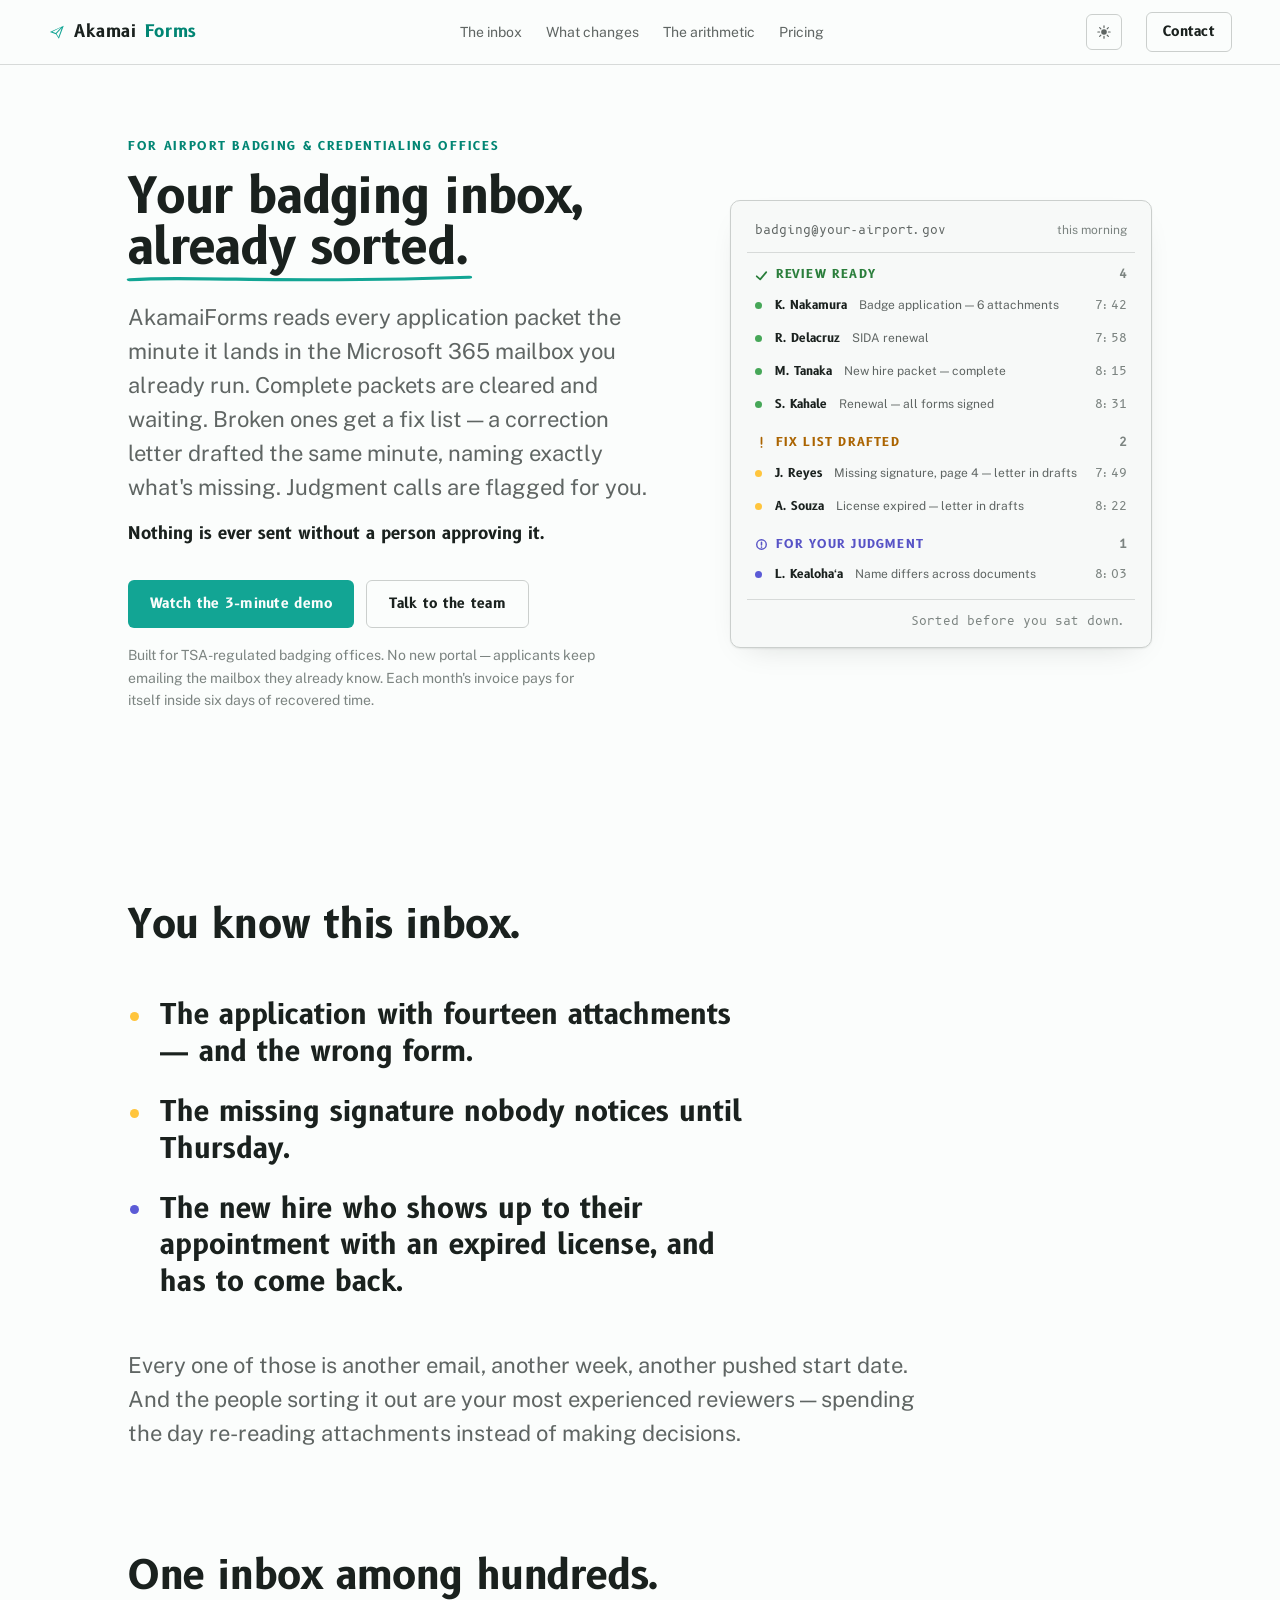
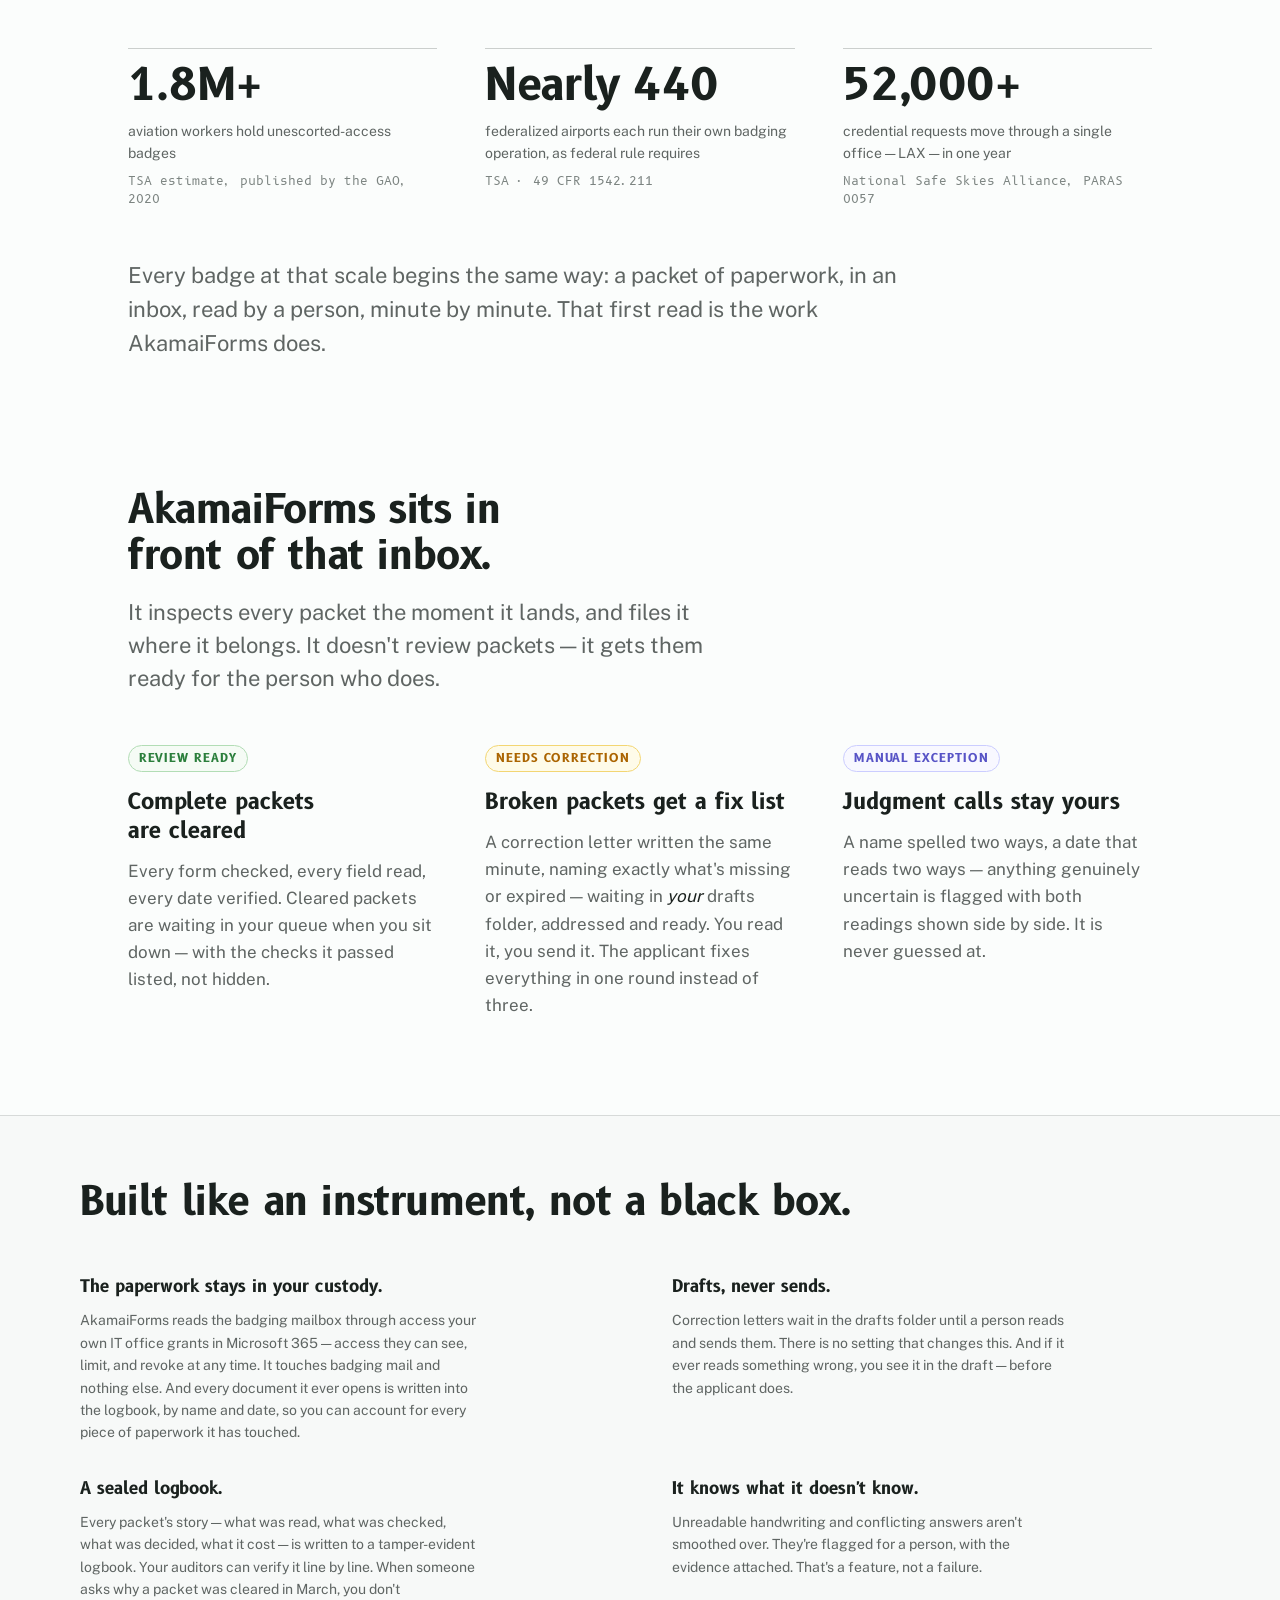
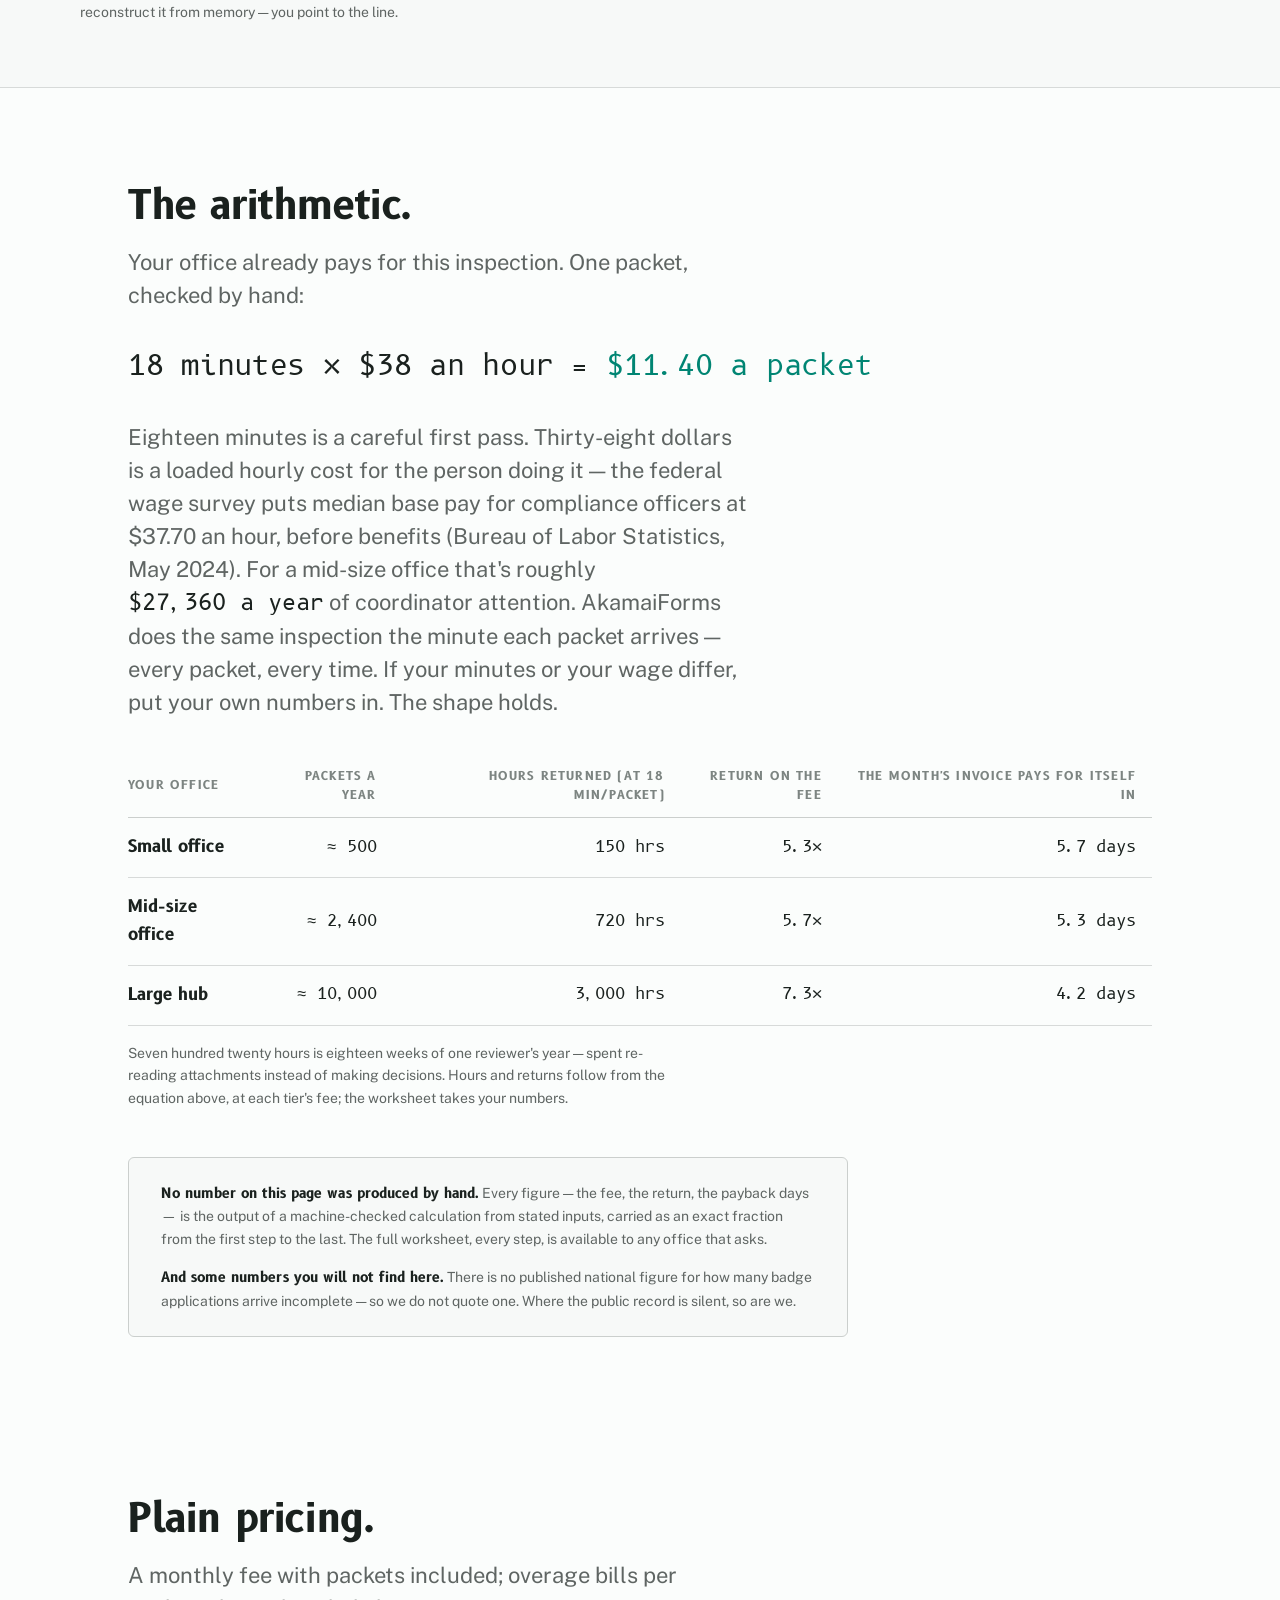
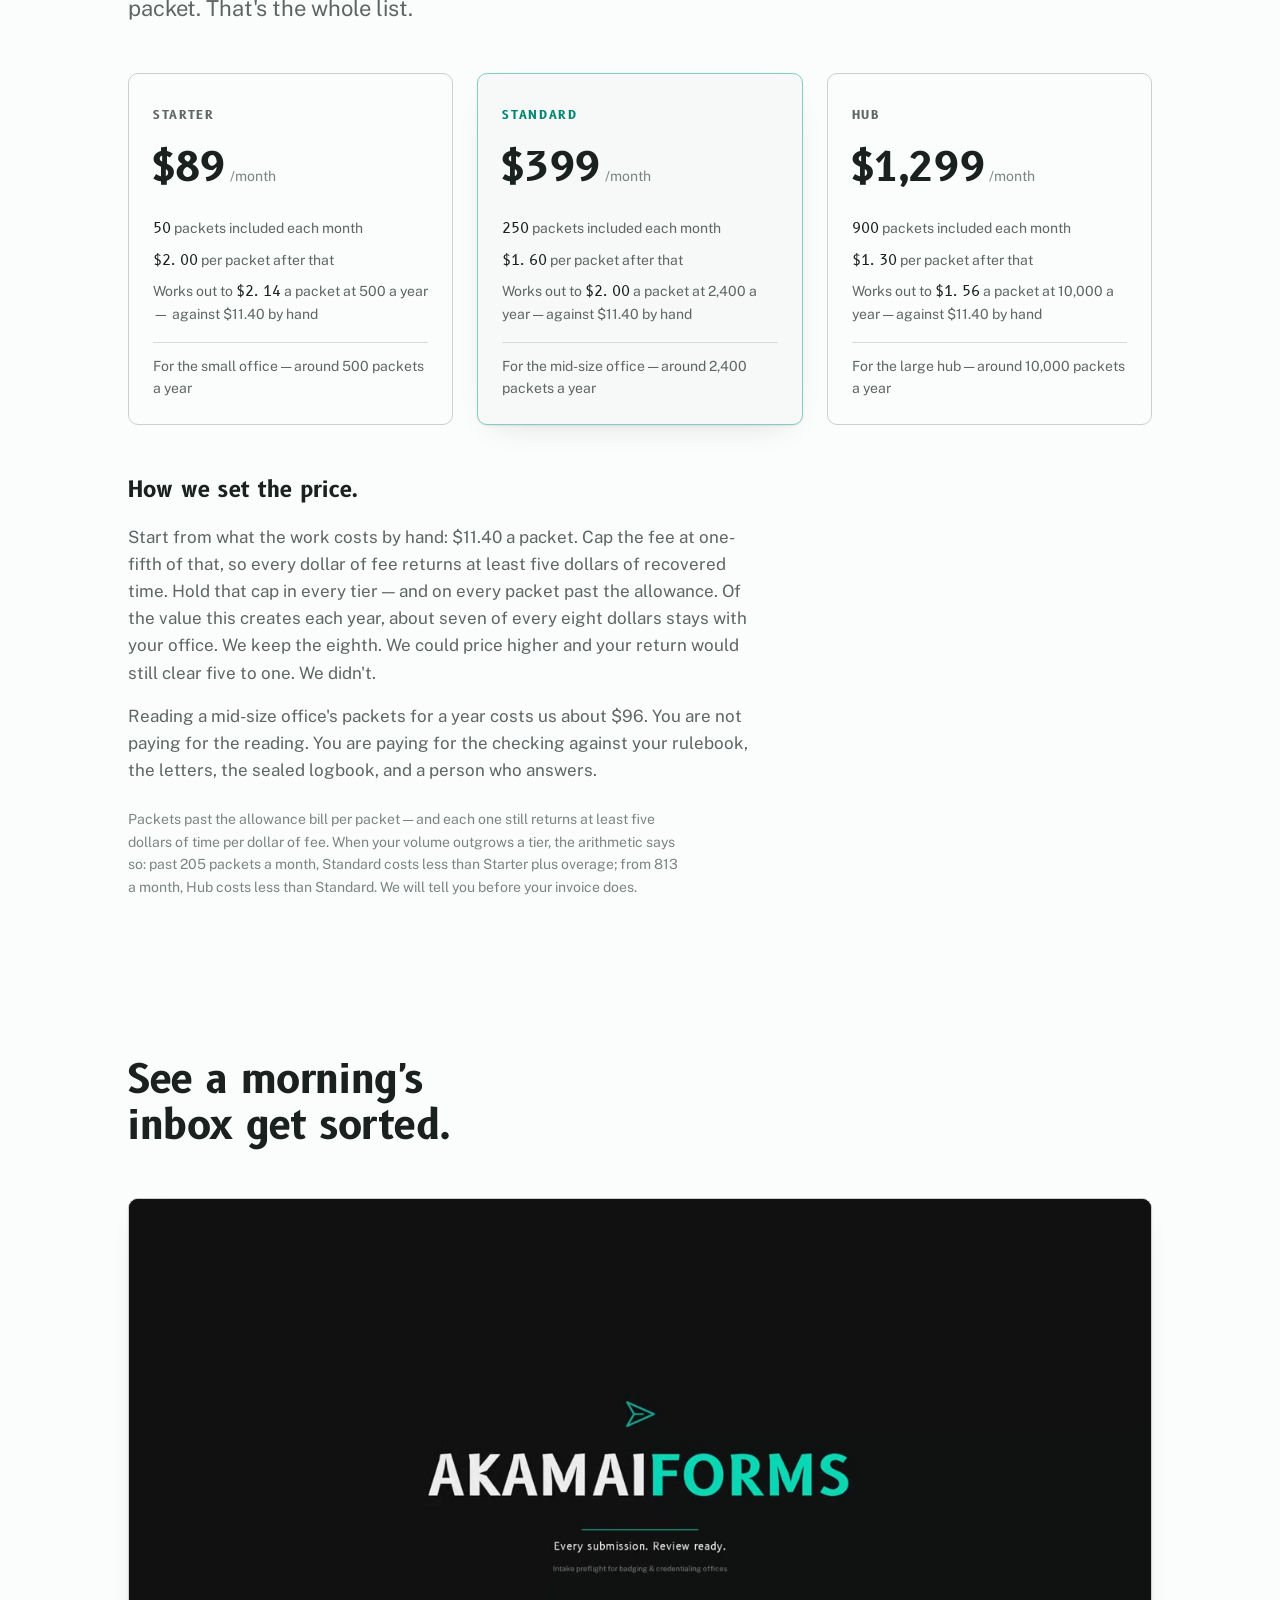
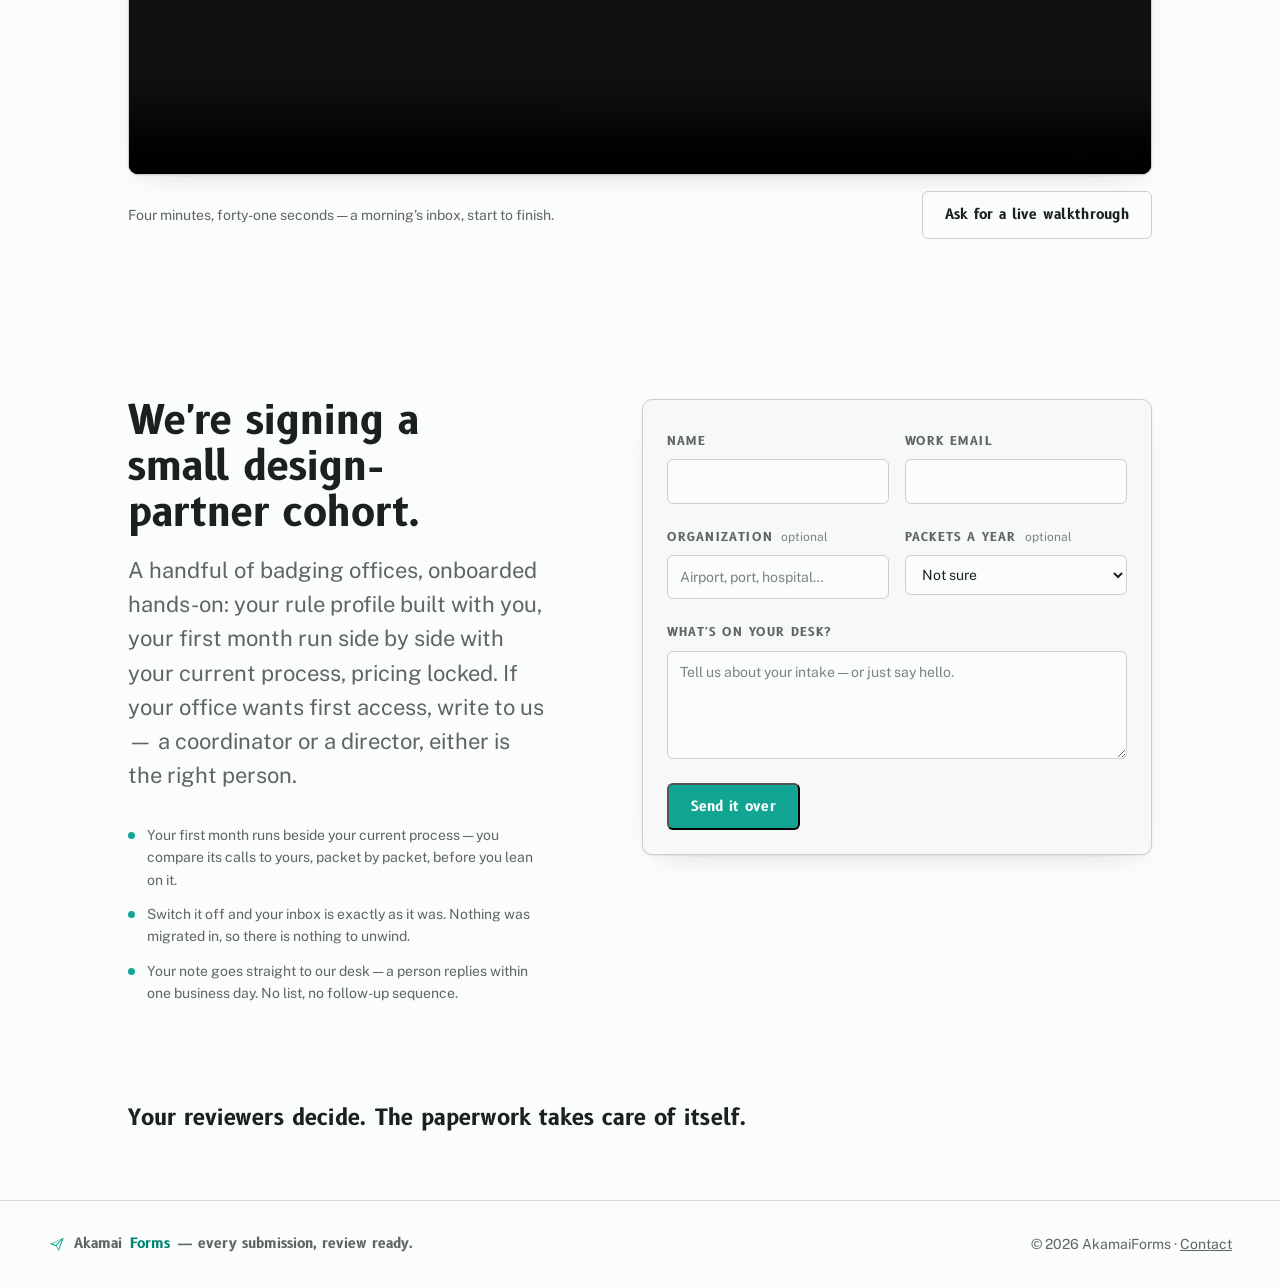
==== index.html @ aa78f9e4 "AkamaiForms marketing site — initial deploy Co-Authored-By: Claude Fable 5 <noreply@anthropic.com>" ====
<!doctype html>
<html lang="en">
<head>
  <meta charset="utf-8">
  <meta name="viewport" content="width=device-width, initial-scale=1">
  <title>AkamaiForms — Your badging inbox, already sorted</title>
  <meta name="description" content="AkamaiForms reads every badge application the minute it lands in your Microsoft 365 mailbox — clears the complete packets, writes the fix list for the broken ones, and flags the judgment calls. Nothing sends without a person approving it, and each month's invoice pays for itself inside six days of recovered time.">
  <link rel="canonical" href="https://akamaiforms.com/">
  <meta name="theme-color" content="#fbfdfc" media="(prefers-color-scheme: light)">
  <meta name="theme-color" content="#101211" media="(prefers-color-scheme: dark)">
  <meta property="og:type" content="website">
  <meta property="og:title" content="AkamaiForms — Every submission. Review ready.">
  <meta property="og:description" content="Every badge application inspected the minute it lands in your Microsoft 365 mailbox. Cleared, corrected, or flagged — and nothing sends without you.">
  <meta property="og:image" content="https://akamaiforms.com/og.png">
  <meta property="og:url" content="https://akamaiforms.com/">
  <meta name="twitter:card" content="summary_large_image">
  <link rel="icon" href="favicon.svg" type="image/svg+xml">
  <link rel="stylesheet" href="styles.css">
</head>
<body>

<header class="topbar">
  <a class="brand" href="#top" aria-label="AkamaiForms — home">
    <svg class="plane" viewBox="0 0 24 24" aria-hidden="true"><path d="M2.5 12 21 3.5 14.5 21l-3.9-6.1L2.5 12Zm8.9 2.4 2.6 4.1 4.3-11.9-6.9 7.8Zm6.2-8.6L5.8 11.6l4.6 1.7 7.2-7.5Z"/></svg>
    Akamai<em>Forms</em>
  </a>
  <nav aria-label="Sections">
    <a href="#friction">The inbox</a>
    <a href="#changes">What changes</a>
    <a href="#arithmetic">The arithmetic</a>
    <a href="#pricing">Pricing</a>
  </nav>
  <button class="theme-toggle" id="theme-toggle" aria-label="Switch color theme">
    <svg class="sun" viewBox="0 0 24 24" aria-hidden="true"><circle cx="12" cy="12" r="4.2"/><path d="M12 2.8v2.6M12 18.6v2.6M2.8 12h2.6M18.6 12h2.6M5.5 5.5l1.8 1.8M16.7 16.7l1.8 1.8M18.5 5.5l-1.8 1.8M7.3 16.7l-1.8 1.8" stroke-width="1.8" stroke-linecap="round" fill="none" stroke="currentColor"/></svg>
    <svg class="moon" viewBox="0 0 24 24" aria-hidden="true"><path d="M20 14.5A8.5 8.5 0 0 1 9.5 4 8.5 8.5 0 1 0 20 14.5Z"/></svg>
  </button>
  <a class="btn btn-quiet topbar-cta" href="#contact">Contact</a>
</header>

<main id="top">

  <!-- ============ hero ============ -->
  <section class="hero">
    <div class="hero-copy">
      <p class="kicker">For airport badging &amp; credentialing offices</p>
      <h1>Your badging inbox,<br><span class="underlined">already sorted.<svg class="rule" viewBox="0 0 300 22" aria-hidden="true" preserveAspectRatio="none"><path class="rule-path" d="M4 14 C 60 8, 150 20, 296 10" fill="none" stroke-linecap="round"/></svg></span></h1>
      <p class="lede">AkamaiForms reads every application packet the minute it lands in the
      Microsoft&nbsp;365 mailbox you already run. Complete packets are cleared and waiting.
      Broken ones get a fix list — a correction letter drafted the same minute, naming exactly
      what's missing. Judgment calls are flagged for you.</p>
      <p class="lede-strong">Nothing is ever sent without a person approving it.</p>
      <div class="cta-row">
        <a class="btn btn-primary" href="#demo">Watch the 3-minute demo</a>
        <a class="btn btn-quiet" href="#contact">Talk to the team</a>
      </div>
      <p class="trust-line">Built for TSA-regulated badging offices. No new portal — applicants keep emailing
      the mailbox they already know. Each month's invoice pays for itself inside six days of
      recovered time.</p>
    </div>

    <!-- the product is the visual: an inbox sorting itself -->
    <figure class="sorter" aria-label="Illustration: incoming applications sorting into three groups — review ready, needs correction, and for your judgment">
      <div class="sorter-head">
        <span class="sorter-title">badging@your&#8209;airport.gov</span>
        <span class="sorter-sub">this morning</span>
      </div>
      <div class="sorter-group ok">
        <h3><svg viewBox="0 0 15 15" class="mark" aria-hidden="true"><path d="M2 8.4 6 12 13 3.6" fill="none" stroke="currentColor" stroke-width="2" stroke-linecap="round" stroke-linejoin="round"/></svg>Review ready <span class="count">4</span></h3>
        <div class="srow" style="--i:1"><span class="dot ok"></span><span class="who">K.&nbsp;Nakamura</span><span class="what">Badge application — 6 attachments</span><span class="when">7:42</span></div>
        <div class="srow" style="--i:3"><span class="dot ok"></span><span class="who">R.&nbsp;Delacruz</span><span class="what">SIDA renewal</span><span class="when">7:58</span></div>
        <div class="srow" style="--i:5"><span class="dot ok"></span><span class="who">M.&nbsp;Tanaka</span><span class="what">New hire packet — complete</span><span class="when">8:15</span></div>
        <div class="srow" style="--i:7"><span class="dot ok"></span><span class="who">S.&nbsp;Kahale</span><span class="what">Renewal — all forms signed</span><span class="when">8:31</span></div>
      </div>
      <div class="sorter-group warn">
        <h3><svg viewBox="0 0 15 15" class="mark" aria-hidden="true"><path d="M7.5 2v7M7.5 12.4v.2" fill="none" stroke="currentColor" stroke-width="2" stroke-linecap="round"/></svg>Fix list drafted <span class="count">2</span></h3>
        <div class="srow" style="--i:2"><span class="dot warn"></span><span class="who">J.&nbsp;Reyes</span><span class="what">Missing signature, page 4 — letter in drafts</span><span class="when">7:49</span></div>
        <div class="srow" style="--i:6"><span class="dot warn"></span><span class="who">A.&nbsp;Souza</span><span class="what">License expired — letter in drafts</span><span class="when">8:22</span></div>
      </div>
      <div class="sorter-group exc">
        <h3><svg viewBox="0 0 15 15" class="mark" aria-hidden="true"><circle cx="7.5" cy="7.5" r="5.5" fill="none" stroke="currentColor" stroke-width="1.6"/><path d="M7.5 4.8v3.2M7.5 10.4v.2" fill="none" stroke="currentColor" stroke-width="1.8" stroke-linecap="round"/></svg>For your judgment <span class="count">1</span></h3>
        <div class="srow" style="--i:4"><span class="dot exc"></span><span class="who">L.&nbsp;Kealoha&#699;a</span><span class="what">Name differs across documents</span><span class="when">8:03</span></div>
      </div>
      <figcaption class="sorter-caption">Sorted before you sat down.</figcaption>
    </figure>
  </section>

  <!-- ============ the friction ============ -->
  <section class="friction" id="friction">
    <div class="section-head">
      <h2>You know this inbox.</h2>
    </div>
    <ul class="pains">
      <li class="reveal">The application with fourteen attachments — and the wrong form.</li>
      <li class="reveal">The missing signature nobody notices until Thursday.</li>
      <li class="reveal">The new hire who shows up to their appointment with an expired license, and has to come back.</li>
    </ul>
    <p class="friction-close reveal">Every one of those is another email, another week, another pushed
    start date. And the people sorting it out are your most experienced reviewers — spending the
    day re-reading attachments instead of making decisions.</p>
  </section>

  <!-- ============ national scale ============ -->
  <section class="scale" id="scale">
    <div class="section-head">
      <h2>One inbox among hundreds.</h2>
    </div>
    <dl class="stats">
      <div class="stat reveal">
        <dt class="num">1.8M+</dt>
        <dd>aviation workers hold unescorted-access badges
          <span class="source">TSA estimate, published by the GAO, 2020</span></dd>
      </div>
      <div class="stat reveal">
        <dt class="num">Nearly 440</dt>
        <dd>federalized airports each run their own badging operation, as federal rule requires
          <span class="source">TSA · 49 CFR 1542.211</span></dd>
      </div>
      <div class="stat reveal">
        <dt class="num">52,000+</dt>
        <dd>credential requests move through a single office — LAX — in one year
          <span class="source">National Safe Skies Alliance, PARAS 0057</span></dd>
      </div>
    </dl>
    <p class="scale-close reveal">Every badge at that scale begins the same way: a packet of
    paperwork, in an inbox, read by a person, minute by minute. That first read is the work
    AkamaiForms does.</p>
  </section>

  <!-- ============ what changes ============ -->
  <section class="changes" id="changes">
    <div class="section-head">
      <h2>AkamaiForms sits in front of that inbox.</h2>
      <p>It inspects every packet the moment it lands, and files it where it belongs.
      It doesn't review packets — it gets them ready for the person who does.</p>
    </div>

    <div class="outcomes">
      <article class="outcome reveal">
        <span class="status-chip ok">Review ready</span>
        <h3>Complete packets are cleared</h3>
        <p>Every form checked, every field read, every date verified. Cleared packets are waiting
        in your queue when you sit down — with the checks it passed listed, not hidden.</p>
      </article>
      <article class="outcome reveal">
        <span class="status-chip warn">Needs correction</span>
        <h3>Broken packets get a fix list</h3>
        <p>A correction letter written the same minute, naming exactly what's missing or expired —
        waiting in <em>your</em> drafts folder, addressed and ready. You read it, you send it.
        The applicant fixes everything in one round instead of three.</p>
      </article>
      <article class="outcome reveal">
        <span class="status-chip exc">Manual exception</span>
        <h3>Judgment calls stay yours</h3>
        <p>A name spelled two ways, a date that reads two ways — anything genuinely uncertain is
        flagged with both readings shown side by side. It is never guessed at.</p>
      </article>
    </div>
  </section>

  <!-- ============ trust ============ -->
  <section class="trust" id="trust">
    <div class="section-head">
      <h2>Built like an instrument, not a black box.</h2>
    </div>
    <dl class="trust-list">
      <div class="reveal"><dt>The paperwork stays in your custody.</dt>
      <dd>AkamaiForms reads the badging mailbox through access your own IT office grants in
      Microsoft&nbsp;365 — access they can see, limit, and revoke at any time. It touches badging
      mail and nothing else. And every document it ever opens is written into the logbook, by
      name and date, so you can account for every piece of paperwork it has touched.</dd></div>
      <div class="reveal"><dt>Drafts, never sends.</dt>
      <dd>Correction letters wait in the drafts folder until a person reads and sends them.
      There is no setting that changes this. And if it ever reads something wrong, you see it
      in the draft — before the applicant does.</dd></div>
      <div class="reveal"><dt>A sealed logbook.</dt>
      <dd>Every packet's story — what was read, what was checked, what was decided, what it
      cost — is written to a tamper-evident logbook. Your auditors can verify it line by line.
      When someone asks why a packet was cleared in March, you don't reconstruct it from
      memory — you point to the line.</dd></div>
      <div class="reveal"><dt>It knows what it doesn't know.</dt>
      <dd>Unreadable handwriting and conflicting answers aren't smoothed over. They're flagged
      for a person, with the evidence attached. That's a feature, not a failure.</dd></div>
    </dl>
  </section>

  <!-- ============ the arithmetic ============ -->
  <section class="arithmetic" id="arithmetic">
    <div class="section-head">
      <h2>The arithmetic.</h2>
      <p>Your office already pays for this inspection. One packet, checked by hand:</p>
    </div>
    <p class="equation reveal"><span class="num">18 minutes × $38 an hour</span> = <strong class="num">$11.40 a packet</strong></p>
    <div class="section-head">
      <p class="equation-note">Eighteen minutes is a careful first pass. Thirty-eight dollars is
      a loaded hourly cost for the person doing it — the federal wage survey puts median base pay
      for compliance officers at $37.70 an hour, before benefits (Bureau of Labor Statistics,
      May&nbsp;2024). For a mid-size office that's roughly <strong>$27,360 a year</strong> of
      coordinator attention. AkamaiForms does the same inspection the minute each packet
      arrives — every packet, every time. If your minutes or your wage differ, put your own
      numbers in. The shape holds.</p>
    </div>
    <div class="table-scroll">
      <table class="num-table">
        <thead>
          <tr><th scope="col">Your office</th><th scope="col" class="r">Packets a year</th><th scope="col" class="r">Hours returned (at 18 min/packet)</th><th scope="col" class="r">Return on the fee</th><th scope="col" class="r">The month's invoice pays for itself in</th></tr>
        </thead>
        <tbody>
          <tr><td>Small office</td><td class="r">≈ 500</td><td class="r">150 hrs</td><td class="r">5.3×</td><td class="r">5.7 days</td></tr>
          <tr><td>Mid-size office</td><td class="r">≈ 2,400</td><td class="r">720 hrs</td><td class="r">5.7×</td><td class="r">5.3 days</td></tr>
          <tr><td>Large hub</td><td class="r">≈ 10,000</td><td class="r">3,000 hrs</td><td class="r">7.3×</td><td class="r">4.2 days</td></tr>
        </tbody>
      </table>
    </div>
    <p class="table-note">Seven hundred twenty hours is eighteen weeks of one reviewer's year —
    spent re-reading attachments instead of making decisions. Hours and returns follow from the
    equation above, at each tier's fee; the worksheet takes your numbers.</p>
    <div class="integrity reveal">
      <p><strong>No number on this page was produced by hand.</strong> Every figure — the fee,
      the return, the payback days — is the output of a machine-checked calculation from stated
      inputs, carried as an exact fraction from the first step to the last. The full worksheet,
      every step, is available to any office that asks.</p>
      <p><strong>And some numbers you will not find here.</strong> There is no published national
      figure for how many badge applications arrive incomplete — so we do not quote one. Where
      the public record is silent, so are we.</p>
    </div>
  </section>

  <!-- ============ pricing ============ -->
  <section class="pricing" id="pricing">
    <div class="section-head">
      <h2>Plain pricing.</h2>
      <p>A monthly fee with packets included; overage bills per packet. That's the whole list.</p>
    </div>
    <div class="tiers">
      <article class="tier reveal">
        <h3>Starter</h3>
        <p class="price"><span class="amount">$89</span><span class="per">/month</span></p>
        <ul>
          <li><strong>50</strong> packets included each month</li>
          <li><strong>$2.00</strong> per packet after that</li>
          <li>Works out to <strong>$2.14</strong> a packet at 500 a year — against $11.40 by hand</li>
          <li>For the small office — around 500 packets a year</li>
        </ul>
      </article>
      <article class="tier featured reveal">
        <h3>Standard</h3>
        <p class="price"><span class="amount">$399</span><span class="per">/month</span></p>
        <ul>
          <li><strong>250</strong> packets included each month</li>
          <li><strong>$1.60</strong> per packet after that</li>
          <li>Works out to <strong>$2.00</strong> a packet at 2,400 a year — against $11.40 by hand</li>
          <li>For the mid-size office — around 2,400 packets a year</li>
        </ul>
      </article>
      <article class="tier reveal">
        <h3>Hub</h3>
        <p class="price"><span class="amount">$1,299</span><span class="per">/month</span></p>
        <ul>
          <li><strong>900</strong> packets included each month</li>
          <li><strong>$1.30</strong> per packet after that</li>
          <li>Works out to <strong>$1.56</strong> a packet at 10,000 a year — against $11.40 by hand</li>
          <li>For the large hub — around 10,000 packets a year</li>
        </ul>
      </article>
    </div>
    <div class="price-method reveal">
      <h3>How we set the price.</h3>
      <p>Start from what the work costs by hand: $11.40 a packet. Cap the fee at one-fifth of
      that, so every dollar of fee returns at least five dollars of recovered time. Hold that
      cap in every tier — and on every packet past the allowance. Of the value this creates
      each year, about seven of every eight dollars stays with your office. We keep the eighth.
      We could price higher and your return would still clear five to one. We didn't.</p>
      <p>Reading a mid-size office's packets for a year costs us about $96. You are not paying
      for the reading. You are paying for the checking against your rulebook, the letters, the
      sealed logbook, and a person who answers.</p>
    </div>
    <p class="fine">Packets past the allowance bill per packet — and each one still returns at
    least five dollars of time per dollar of fee. When your volume outgrows a tier, the
    arithmetic says so: past 205 packets a month, Standard costs less than Starter plus overage;
    from 813 a month, Hub costs less than Standard. We will tell you before your invoice does.</p>
  </section>

  <!-- ============ demo ============ -->
  <section class="demo" id="demo">
    <div class="section-head">
      <h2>See a morning's inbox get sorted.</h2>
    </div>
    <figure class="film reveal">
      <video controls preload="metadata" playsinline width="1280" height="720"
        poster="media/demo-poster.jpg"
        aria-label="AkamaiForms demo film — a morning's badging inbox, sorted">
        <source src="media/akamaiforms-demo-720p.mp4" type="video/mp4">
        <track kind="captions" src="media/akamaiforms-demo.vtt" srclang="en" label="English">
      </video>
    </figure>
    <div class="film-foot">
      <p class="film-more">Four minutes, forty-one seconds — a morning's inbox, start to finish.</p>
      <a class="btn btn-quiet" href="#contact">Ask for a live walkthrough</a>
    </div>
  </section>

  <!-- ============ design partner close + contact ============ -->
  <section class="closer" id="contact">
    <div class="closer-copy">
      <h2>We're signing a small design-partner cohort.</h2>
      <p>A handful of badging offices, onboarded hands-on: your rule profile built with you,
      your first month run side by side with your current process, pricing locked. If your
      office wants first access, write to us — a coordinator or a director, either is the
      right person.</p>
      <ul class="closer-notes">
        <li>Your first month runs beside your current process — you compare its calls to yours,
        packet by packet, before you lean on it.</li>
        <li>Switch it off and your inbox is exactly as it was. Nothing was migrated in, so there
        is nothing to unwind.</li>
        <li>Your note goes straight to our desk — a person replies within one business day.
        No list, no follow-up sequence.</li>
      </ul>
    </div>

    <div class="contact-col">
    <form class="contact-form" id="contact-form" novalidate>
      <div class="field-row">
        <div class="field">
          <label for="cf-name">Name</label>
          <input id="cf-name" name="name" type="text" autocomplete="name" required>
          <p class="field-error" id="cf-name-error" hidden>Your name, so we know who to write back to.</p>
        </div>
        <div class="field">
          <label for="cf-email">Work email</label>
          <input id="cf-email" name="email" type="email" autocomplete="email" inputmode="email" required>
          <p class="field-error" id="cf-email-error" hidden>That address doesn't look complete — check for a typo.</p>
        </div>
      </div>
      <div class="field-row">
        <div class="field">
          <label for="cf-org">Organization <span class="optional">optional</span></label>
          <input id="cf-org" name="organization" type="text" autocomplete="organization"
            placeholder="Airport, port, hospital…">
        </div>
        <div class="field">
          <label for="cf-volume">Packets a year <span class="optional">optional</span></label>
          <select id="cf-volume" name="volume">
            <option value="" selected>Not sure</option>
            <option>Under 1,000</option>
            <option>1,000–5,000</option>
            <option>More than 5,000</option>
          </select>
        </div>
      </div>
      <div class="field">
        <label for="cf-message">What's on your desk?</label>
        <textarea id="cf-message" name="message" rows="4" required
          placeholder="Tell us about your intake — or just say hello."></textarea>
        <p class="field-error" id="cf-message-error" hidden>A sentence is plenty — just tell us what you're after.</p>
      </div>
      <!-- honeypot: hidden from people, filled only by bots -->
      <input type="checkbox" name="botcheck" class="botcheck" tabindex="-1" autocomplete="off" aria-hidden="true">
      <div class="form-foot">
        <button type="submit" class="btn btn-primary" id="cf-submit">Send it over</button>
        <p class="form-error" id="cf-form-error" hidden>That didn't go through. Nothing was lost —
        your note is still here. Try again in a moment.</p>
      </div>
    </form>

    <div class="form-sent" id="form-sent" hidden tabindex="-1">
      <svg class="plane-lg" viewBox="0 0 24 24" aria-hidden="true"><path d="M2.5 12 21 3.5 14.5 21l-3.9-6.1L2.5 12Zm8.9 2.4 2.6 4.1 4.3-11.9-6.9 7.8Zm6.2-8.6L5.8 11.6l4.6 1.7 7.2-7.5Z"/></svg>
      <h3>Got it — your note is on its way.</h3>
      <p>A person replies within one business day. If it's urgent, say so next time and we'll move faster.</p>
    </div>
    </div>
  </section>

  <p class="coda">Your reviewers decide. The paperwork takes care of itself.</p>

</main>

<footer class="footer">
  <span class="brand-line">
    <svg class="plane" viewBox="0 0 24 24" aria-hidden="true"><path d="M2.5 12 21 3.5 14.5 21l-3.9-6.1L2.5 12Zm8.9 2.4 2.6 4.1 4.3-11.9-6.9 7.8Zm6.2-8.6L5.8 11.6l4.6 1.7 7.2-7.5Z"/></svg>
    Akamai<em>Forms</em> — every submission, review ready.
  </span>
  <span class="foot-meta">© 2026 AkamaiForms · <a href="#contact">Contact</a></span>
</footer>

<script src="main.js" defer></script>
</body>
</html>
---- styles.css ----
/* AkamaiForms microsite — aviation calm.
   Brand system per .impeccable.md: Radix sage neutrals (teal-tinted),
   teal accent spent rarely, grass/amber/iris status hues.
   B612 display · Public Sans body · B612 Mono for numbers. */

/* ---------- fonts (self-hosted, vendored from @fontsource) ---------- */

@font-face {
  font-family: "B612";
  src: url("fonts/b612-latin-400-normal.woff2") format("woff2");
  font-weight: 400; font-style: normal; font-display: swap;
}
@font-face {
  font-family: "B612";
  src: url("fonts/b612-latin-700-normal.woff2") format("woff2");
  font-weight: 700; font-style: normal; font-display: swap;
}
@font-face {
  font-family: "B612 Mono";
  src: url("fonts/b612-mono-latin-400-normal.woff2") format("woff2");
  font-weight: 400; font-style: normal; font-display: swap;
}
@font-face {
  font-family: "Public Sans";
  src: url("fonts/public-sans-latin-400-normal.woff2") format("woff2");
  font-weight: 400; font-style: normal; font-display: swap;
}
@font-face {
  font-family: "Public Sans";
  src: url("fonts/public-sans-latin-600-normal.woff2") format("woff2");
  font-weight: 600; font-style: normal; font-display: swap;
}

/* ---------- tokens ---------- */

:root {
  /* Radix light scales (inlined) */
  --bg: #fbfdfc;            /* sage-1 */
  --surface: #f7f9f8;       /* sage-2 */
  --surface-2: #eef1f0;     /* sage-3 */
  --hairline: #d7dad9;      /* sage-6 */
  --border: #cbcfcd;        /* sage-7 */
  --border-strong: #b8bcba; /* sage-8 */
  --text: #1a211e;          /* sage-12 */
  --text-2: #5f6563;        /* sage-11 */
  --text-3: #7c8481;        /* sage-10 */

  --accent: #12a594;        /* teal-9 */
  --accent-strong: #0d9b8a; /* teal-10 */
  --accent-text: #008573;   /* teal-11 */
  --accent-deep: #0d3d38;   /* teal-12 */
  --accent-bg: #e0f8f3;     /* teal-3 */
  --accent-border: #83cdc1; /* teal-7 */
  --accent-contrast: #fbfdfc;

  --ok: #46a758;            /* grass-9 */
  --ok-text: #2a7e3b;       /* grass-11 */
  --ok-surface: #f5fbf5;    /* grass-2 */
  --ok-border: #b2ddb5;     /* grass-6 */
  --warn: #ffc53d;          /* amber-9 */
  --warn-text: #ab6400;     /* amber-11 */
  --warn-surface: #fefbe9;  /* amber-2 */
  --warn-border: #f3d673;   /* amber-6 */
  --exc: #5b5bd6;           /* iris-9 */
  --exc-text: #5753c6;      /* iris-11 */
  --exc-surface: #f8f8ff;   /* iris-2 */
  --exc-border: #cbcdff;    /* iris-6 */

  --font-display: "B612", "Public Sans", sans-serif;
  --font-body: "Public Sans", system-ui, sans-serif;
  --font-mono: "B612 Mono", ui-monospace, monospace;

  /* type scale, ~1.33 ratio; fluid only on display sizes */
  --text-xs: 0.75rem;
  --text-sm: 0.875rem;
  --text-base: 1.0625rem;
  --text-lg: 1.375rem;
  --text-h2: clamp(1.75rem, 1.1rem + 2.2vw, 2.5rem);
  --text-h1: clamp(2.15rem, 1.05rem + 2.75vw, 3.05rem);

  /* 4pt space scale */
  --s-1: 4px; --s-2: 8px; --s-3: 12px; --s-4: 16px;
  --s-5: 24px; --s-6: 32px; --s-7: 48px; --s-8: 64px; --s-9: 96px;

  --radius: 6px;
  --measure: 62ch;
  --ease-out: cubic-bezier(0.22, 1, 0.36, 1);
  --shadow-panel: 0 1px 2px #00140d14, 0 12px 32px -18px #00140d2e;
}

:root[data-theme="dark"] {
  --bg: #101211; --surface: #171918; --surface-2: #202221;
  --hairline: #373b39; --border: #444947; --border-strong: #5b625f;
  --text: #eceeed; --text-2: #adb5b2; --text-3: #717d79;
  --accent: #12a594; --accent-strong: #0eb39e; --accent-text: #0bd8b6;
  --accent-deep: #adf0dd; --accent-bg: #0d2d2a; --accent-border: #1c6961;
  --accent-contrast: #101211;
  --ok: #46a758; --ok-text: #71d083; --ok-surface: #141a15; --ok-border: #2d5736;
  --warn: #ffc53d; --warn-text: #ffca16; --warn-surface: #1d180f; --warn-border: #5c3d05;
  --exc: #5b5bd6; --exc-text: #b1a9ff; --exc-surface: #171625; --exc-border: #3d3e82;
  --danger-text: #ff9592; --danger-border: #8c333a;
  --shadow-panel: 0 1px 2px #00000066, 0 12px 32px -18px #000000aa;
}

@media (prefers-color-scheme: dark) {
  :root:not([data-theme="light"]) {
    --bg: #101211; --surface: #171918; --surface-2: #202221;
    --hairline: #373b39; --border: #444947; --border-strong: #5b625f;
    --text: #eceeed; --text-2: #adb5b2; --text-3: #717d79;
    --accent: #12a594; --accent-strong: #0eb39e; --accent-text: #0bd8b6;
    --accent-deep: #adf0dd; --accent-bg: #0d2d2a; --accent-border: #1c6961;
    --accent-contrast: #101211;
    --ok: #46a758; --ok-text: #71d083; --ok-surface: #141a15; --ok-border: #2d5736;
    --warn: #ffc53d; --warn-text: #ffca16; --warn-surface: #1d180f; --warn-border: #5c3d05;
    --exc: #5b5bd6; --exc-text: #b1a9ff; --exc-surface: #171625; --exc-border: #3d3e82;
  --danger-text: #ff9592; --danger-border: #8c333a;
    --shadow-panel: 0 1px 2px #00000066, 0 12px 32px -18px #000000aa;
  }
}

/* ---------- base ---------- */

* { box-sizing: border-box; }

/* The hidden attribute must beat any author display value. */
[hidden] { display: none !important; }

html { scroll-behavior: smooth; }

body {
  margin: 0;
  background: var(--bg);
  color: var(--text);
  font-family: var(--font-body);
  font-size: var(--text-base);
  line-height: 1.6;
  -webkit-font-smoothing: antialiased;
  text-rendering: optimizeLegibility;
}

:root[data-theme="dark"] body { line-height: 1.65; }

::selection { background: color-mix(in oklab, var(--accent) 28%, transparent); }

h1, h2, h3 { font-family: var(--font-display); font-weight: 700; margin: 0; text-wrap: balance; }

p { margin: 0; }

a { color: inherit; }

.num, .num-table td, .price .amount, .count, .when {
  font-variant-numeric: tabular-nums;
}

:focus-visible {
  outline: 2px solid var(--accent);
  outline-offset: 3px;
  border-radius: 3px;
}

/* ---------- buttons ---------- */

.btn {
  display: inline-flex;
  align-items: center;
  gap: var(--s-2);
  font-family: var(--font-display);
  font-weight: 700;
  font-size: var(--text-sm);
  letter-spacing: 0.02em;
  text-decoration: none;
  padding: 12px 22px;
  border-radius: var(--radius);
  transition: background 0.15s var(--ease-out), border-color 0.15s var(--ease-out), transform 0.15s var(--ease-out);
}

.btn:active { transform: translateY(1px); }

.btn-primary { background: var(--accent); color: var(--accent-contrast); }
.btn-primary:hover { background: var(--accent-strong); }

.btn-quiet { border: 1px solid var(--border); color: var(--text); }
.btn-quiet:hover { border-color: var(--border-strong); background: var(--surface); }

/* ---------- topbar ---------- */

.topbar {
  position: sticky;
  top: 0;
  z-index: 10;
  display: flex;
  align-items: center;
  gap: var(--s-5);
  padding: var(--s-3) clamp(var(--s-4), 4vw, var(--s-7));
  background: color-mix(in oklab, var(--bg) 88%, transparent);
  backdrop-filter: blur(8px);
  border-bottom: 1px solid var(--hairline);
}

.brand {
  display: inline-flex;
  align-items: center;
  gap: var(--s-2);
  font-family: var(--font-display);
  font-weight: 700;
  font-size: 1.05rem;
  letter-spacing: 0.05em;
  text-decoration: none;
}

.brand em, .footer .brand-line em { font-style: normal; color: var(--accent-text); }

.plane { width: 18px; height: 18px; fill: var(--accent); }

.topbar nav {
  display: flex;
  gap: var(--s-5);
  margin-inline: auto;
}

.topbar nav a {
  font-size: var(--text-sm);
  color: var(--text-2);
  text-decoration: none;
  padding: var(--s-2) 0;
}

.topbar nav a:hover { color: var(--text); }

.theme-toggle {
  display: inline-grid;
  place-items: center;
  width: 36px; height: 36px;
  border: 1px solid var(--border);
  border-radius: var(--radius);
  background: none;
  color: var(--text-2);
  cursor: pointer;
  transition: border-color 0.15s var(--ease-out), color 0.15s var(--ease-out);
}
.theme-toggle:hover { border-color: var(--border-strong); color: var(--text); }
.theme-toggle svg { width: 16px; height: 16px; fill: currentColor; }
.theme-toggle .moon { display: none; }
:root[data-theme="dark"] .theme-toggle .sun { display: none; }
:root[data-theme="dark"] .theme-toggle .moon { display: block; }
@media (prefers-color-scheme: dark) {
  :root:not([data-theme="light"]) .theme-toggle .sun { display: none; }
  :root:not([data-theme="light"]) .theme-toggle .moon { display: block; }
}

.topbar-cta { padding: 8px 16px; }

/* ---------- layout rhythm ---------- */

main > section {
  max-width: 1120px;
  margin-inline: auto;
  padding-inline: clamp(var(--s-4), 4vw, var(--s-7));
}

.section-head { max-width: var(--measure); }

.section-head h2 { font-size: var(--text-h2); line-height: 1.15; letter-spacing: -0.01em; }

.section-head p {
  margin-top: var(--s-4);
  font-size: var(--text-lg);
  line-height: 1.5;
  color: var(--text-2);
}

/* ---------- hero ---------- */

.hero {
  display: grid;
  grid-template-columns: minmax(0, 1.12fr) minmax(0, 0.88fr);
  gap: clamp(var(--s-6), 5vw, var(--s-9));
  align-items: center;
  padding-block: clamp(var(--s-7), 8vh, var(--s-9)) var(--s-9);
}

.kicker {
  font-family: var(--font-display);
  font-weight: 700;
  font-size: var(--text-xs);
  letter-spacing: 0.14em;
  text-transform: uppercase;
  color: var(--accent-text);
}

.hero h1 {
  margin-top: var(--s-4);
  font-size: var(--text-h1);
  line-height: 1.06;
  letter-spacing: -0.015em;
}

.underlined { position: relative; display: inline-block; }

.rule {
  position: absolute;
  left: -1%; right: -1%; bottom: -0.18em;
  width: 102%; height: 0.28em;
  overflow: visible;
}

.rule-path { stroke: var(--accent); stroke-width: 5; }

:root.js .rule-path {
  stroke-dasharray: 300;
  stroke-dashoffset: 300;
}

.loaded .rule-path { animation: draw-rule 0.9s var(--ease-out) 0.55s forwards; }

@keyframes draw-rule { to { stroke-dashoffset: 0; } }

.lede {
  margin-top: var(--s-5);
  max-width: 56ch;
  font-size: var(--text-lg);
  line-height: 1.55;
  color: var(--text-2);
}

.lede-strong {
  margin-top: var(--s-4);
  font-family: var(--font-display);
  font-weight: 700;
  font-size: var(--text-base);
  color: var(--text);
}

.cta-row {
  display: flex;
  flex-wrap: wrap;
  gap: var(--s-3);
  margin-top: var(--s-6);
}

.trust-line {
  margin-top: var(--s-4);
  font-size: var(--text-sm);
  color: var(--text-3);
  max-width: 52ch;
}

/* hero copy entrance */
@media (prefers-reduced-motion: no-preference) {
  :root.js .hero-copy > * { opacity: 0; transform: translateY(10px); }
  .loaded .hero-copy > * {
    animation: rise 0.65s var(--ease-out) forwards;
  }
  .loaded .hero-copy > :nth-child(1) { animation-delay: 0.05s; }
  .loaded .hero-copy > :nth-child(2) { animation-delay: 0.14s; }
  .loaded .hero-copy > :nth-child(3) { animation-delay: 0.26s; }
  .loaded .hero-copy > :nth-child(4) { animation-delay: 0.34s; }
  .loaded .hero-copy > :nth-child(5) { animation-delay: 0.42s; }
  .loaded .hero-copy > :nth-child(6) { animation-delay: 0.5s; }
}

@keyframes rise {
  to { opacity: 1; transform: none; }
}

/* ---------- the sorter (hero vignette) ---------- */

.sorter {
  margin: 0;
  border: 1px solid var(--border);
  border-radius: 10px;
  background: var(--surface);
  box-shadow: var(--shadow-panel);
  padding: var(--s-4) var(--s-4) var(--s-3);
  font-size: var(--text-sm);
}

.sorter-head {
  display: flex;
  align-items: baseline;
  justify-content: space-between;
  gap: var(--s-3);
  padding: var(--s-1) var(--s-2) var(--s-3);
  border-bottom: 1px solid var(--hairline);
}

.sorter-title { font-family: var(--font-mono); font-size: var(--text-xs); color: var(--text-2); }
.sorter-sub { font-size: var(--text-xs); color: var(--text-3); }

.sorter-group { padding-top: var(--s-3); }

.sorter-group h3 {
  display: flex;
  align-items: center;
  gap: var(--s-2);
  font-size: var(--text-xs);
  letter-spacing: 0.1em;
  text-transform: uppercase;
  padding: 0 var(--s-2) var(--s-1);
}

.sorter-group .mark { width: 13px; height: 13px; }
.sorter-group.ok h3 { color: var(--ok-text); }
.sorter-group.warn h3 { color: var(--warn-text); }
.sorter-group.exc h3 { color: var(--exc-text); }

.sorter-group .count {
  margin-left: auto;
  font-family: var(--font-mono);
  color: var(--text-3);
  letter-spacing: 0;
}

.srow {
  display: grid;
  grid-template-columns: 8px auto 1fr auto;
  align-items: baseline;
  column-gap: var(--s-3);
  padding: 7px var(--s-2);
  border-radius: 4px;
}

.srow:hover { background: var(--surface-2); }

.dot { width: 7px; height: 7px; border-radius: 50%; align-self: center; }
.dot.ok { background: var(--ok); }
.dot.warn { background: var(--warn); }
.dot.exc { background: var(--exc); }

.srow .who { font-family: var(--font-display); font-weight: 700; font-size: var(--text-xs); white-space: nowrap; }
.srow .what { color: var(--text-2); font-size: var(--text-xs); overflow: hidden; text-overflow: ellipsis; white-space: nowrap; }
.srow .when { font-family: var(--font-mono); font-size: var(--text-xs); color: var(--text-3); }

.sorter-caption {
  padding: var(--s-3) var(--s-2) var(--s-1);
  margin-top: var(--s-2);
  border-top: 1px solid var(--hairline);
  font-family: var(--font-mono);
  font-size: var(--text-xs);
  color: var(--text-3);
  text-align: right;
}

/* rows fly in from the "inbox" — staggered by --i */
@media (prefers-reduced-motion: no-preference) {
  :root.js .sorter { opacity: 0; transform: translateY(14px); }
  .loaded .sorter { animation: rise 0.7s var(--ease-out) 0.3s forwards; }
  :root.js .srow { opacity: 0; transform: translate(-18px, -10px); }
  .loaded .srow {
    animation: fly-in 0.5s var(--ease-out) forwards;
    animation-delay: calc(0.55s + var(--i) * 0.12s);
  }
}

@keyframes fly-in {
  to { opacity: 1; transform: none; }
}

/* ---------- scroll reveals ---------- */

/* Hidden only when JS is present to reveal it (progressive enhancement). */
@media (prefers-reduced-motion: no-preference) {
  :root.js .reveal { opacity: 0; transform: translateY(14px); transition: opacity 0.6s var(--ease-out), transform 0.6s var(--ease-out); }
  :root.js .reveal.in { opacity: 1; transform: none; }
}

/* ---------- friction ---------- */

.friction { padding-block: var(--s-9); }

.pains {
  list-style: none;
  margin: var(--s-7) 0 0;
  padding: 0;
  display: flex;
  flex-direction: column;
  gap: var(--s-5);
  max-width: var(--measure);
}

.pains li {
  font-family: var(--font-display);
  font-weight: 700;
  font-size: clamp(1.25rem, 1rem + 1.2vw, 1.75rem);
  line-height: 1.3;
  padding-left: var(--s-6);
  position: relative;
}

.pains li::before {
  content: "";
  position: absolute;
  left: 2px; top: 0.52em;
  width: 9px; height: 9px;
  border-radius: 50%;
  background: var(--warn);
}

.pains li:nth-child(3)::before { background: var(--exc); }

.friction-close {
  margin-top: var(--s-7);
  max-width: var(--measure);
  font-size: var(--text-lg);
  line-height: 1.55;
  color: var(--text-2);
}

/* ---------- national scale ---------- */

.scale { padding-block: var(--s-2) var(--s-8); }

.stats {
  margin: var(--s-7) 0 0;
  display: grid;
  grid-template-columns: repeat(auto-fit, minmax(240px, 1fr));
  gap: var(--s-6) var(--s-7);
}

.stat { border-top: 1px solid var(--border); padding-top: var(--s-4); }

.stat dt {
  font-family: var(--font-display);
  font-weight: 700;
  font-size: clamp(2rem, 1.4rem + 1.8vw, 2.75rem);
  letter-spacing: -0.01em;
  line-height: 1;
}

.stat dd {
  margin: var(--s-3) 0 0;
  color: var(--text-2);
  font-size: var(--text-sm);
  line-height: 1.55;
  max-width: 36ch;
}

.stat .source {
  display: block;
  margin-top: var(--s-2);
  font-family: var(--font-mono);
  font-size: var(--text-xs);
  color: var(--text-3);
}

.scale-close {
  margin-top: var(--s-7);
  max-width: var(--measure);
  font-size: var(--text-lg);
  line-height: 1.55;
  color: var(--text-2);
}

/* ---------- what changes ---------- */

.changes { padding-block: var(--s-8) var(--s-9); }

.outcomes {
  display: grid;
  grid-template-columns: repeat(auto-fit, minmax(280px, 1fr));
  gap: var(--s-6) var(--s-7);
  margin-top: var(--s-7);
}

.status-chip {
  display: inline-flex;
  align-items: center;
  font-family: var(--font-display);
  font-weight: 700;
  font-size: var(--text-xs);
  letter-spacing: 0.08em;
  text-transform: uppercase;
  padding: 3px 10px;
  border-radius: 999px;
  border: 1px solid;
}

.status-chip.ok { color: var(--ok-text); background: var(--ok-surface); border-color: var(--ok-border); }
.status-chip.warn { color: var(--warn-text); background: var(--warn-surface); border-color: var(--warn-border); }
.status-chip.exc { color: var(--exc-text); background: var(--exc-surface); border-color: var(--exc-border); }

.outcome h3 {
  margin-top: var(--s-4);
  font-size: var(--text-lg);
  line-height: 1.3;
}

.outcome p {
  margin-top: var(--s-3);
  color: var(--text-2);
  max-width: 46ch;
}

.outcome p em { font-style: italic; color: var(--text); }

/* ---------- trust ---------- */

.trust {
  padding-block: var(--s-8);
  border-block: 1px solid var(--hairline);
  background: var(--surface);
  max-width: none !important;
}

.trust > * {
  max-width: 1120px;
  margin-inline: auto;
}

.trust-list {
  margin: var(--s-7) auto 0;
  display: grid;
  grid-template-columns: repeat(2, minmax(0, 1fr));
  gap: var(--s-6) var(--s-8);
}

@media (max-width: 720px) {
  .trust-list { grid-template-columns: 1fr; }
}

.trust-list dt {
  font-family: var(--font-display);
  font-weight: 700;
  font-size: var(--text-base);
}

.trust-list dd {
  margin: var(--s-2) 0 0;
  color: var(--text-2);
  font-size: var(--text-sm);
  line-height: 1.6;
  max-width: 44ch;
}

/* ---------- arithmetic ---------- */

.arithmetic { padding-block: var(--s-9); }

.section-head strong { font-family: var(--font-mono); font-weight: 400; color: var(--text); white-space: nowrap; }

.table-scroll { overflow-x: auto; margin-top: var(--s-7); }

.num-table {
  width: 100%;
  border-collapse: collapse;
  font-size: var(--text-base);
  min-width: 640px;
}

.num-table th {
  font-family: var(--font-display);
  font-size: var(--text-xs);
  font-weight: 700;
  letter-spacing: 0.1em;
  text-transform: uppercase;
  color: var(--text-3);
  text-align: left;
  padding: 0 var(--s-4) var(--s-3) 0;
  border-bottom: 1px solid var(--border);
}

.num-table td {
  padding: var(--s-4) var(--s-4) var(--s-4) 0;
  border-bottom: 1px solid var(--hairline);
}

.num-table td:first-child { font-family: var(--font-display); font-weight: 700; }

.num-table .r { text-align: right; }
.num-table td.r { font-family: var(--font-mono); font-size: 0.95em; }

.fine {
  margin-top: var(--s-5);
  font-size: var(--text-sm);
  color: var(--text-3);
  max-width: var(--measure);
}

.equation {
  margin: var(--s-6) 0;
  font-family: var(--font-mono);
  font-size: clamp(1.15rem, 0.9rem + 1.4vw, 1.75rem);
  letter-spacing: -0.01em;
}

.equation strong { font-weight: 400; color: var(--accent-text); white-space: nowrap; }

.equation-note {
  font-size: var(--text-base);
  line-height: 1.6;
  color: var(--text-2);
}

.equation-note strong { font-family: var(--font-mono); font-weight: 400; color: var(--text); }

.table-note {
  margin-top: var(--s-4);
  font-size: var(--text-sm);
  color: var(--text-2);
  max-width: var(--measure);
}

.integrity {
  margin-top: var(--s-7);
  border: 1px solid var(--border);
  border-radius: var(--radius);
  background: var(--surface);
  padding: var(--s-5) var(--s-6);
  display: flex;
  flex-direction: column;
  gap: var(--s-4);
  max-width: 72ch;
}

.integrity p { font-size: var(--text-sm); line-height: 1.6; color: var(--text-2); }

.integrity strong { font-family: var(--font-display); color: var(--text); }

.price-method {
  margin-top: var(--s-7);
  max-width: var(--measure);
}

.price-method h3 {
  font-size: var(--text-lg);
}

.price-method p {
  margin-top: var(--s-4);
  color: var(--text-2);
  line-height: 1.6;
}

.coda {
  max-width: 1120px;
  margin: 0 auto;
  padding: 0 clamp(var(--s-4), 4vw, var(--s-7)) var(--s-8);
  font-family: var(--font-display);
  font-weight: 700;
  font-size: var(--text-lg);
}

/* ---------- pricing ---------- */

.pricing { padding-block: var(--s-8) var(--s-9); }

.tiers {
  display: grid;
  grid-template-columns: repeat(auto-fit, minmax(260px, 1fr));
  gap: var(--s-5);
  margin-top: var(--s-7);
  align-items: stretch;
}

.tier {
  border: 1px solid var(--border);
  border-radius: 10px;
  padding: var(--s-6) var(--s-5) var(--s-5);
  background: var(--bg);
}

.tier.featured {
  border-color: var(--accent-border);
  background: var(--surface);
  box-shadow: var(--shadow-panel);
}

.tier h3 {
  font-size: var(--text-xs);
  letter-spacing: 0.14em;
  text-transform: uppercase;
  color: var(--text-2);
}

.tier.featured h3 { color: var(--accent-text); }

.price { margin-top: var(--s-3); display: flex; align-items: baseline; gap: var(--s-1); }

.price .amount {
  font-family: var(--font-display);
  font-weight: 700;
  font-size: 2.5rem;
  letter-spacing: -0.01em;
}

.price .per { color: var(--text-3); font-size: var(--text-sm); }

.tier ul {
  list-style: none;
  margin: var(--s-4) 0 0;
  padding: 0;
  display: flex;
  flex-direction: column;
  gap: var(--s-2);
  font-size: var(--text-sm);
  color: var(--text-2);
}

.tier li strong { color: var(--text); font-family: var(--font-mono); font-weight: 400; }

.tier li:last-child { margin-top: var(--s-2); padding-top: var(--s-3); border-top: 1px solid var(--hairline); }

/* ---------- demo ---------- */

.demo { padding-block: var(--s-8); }

.film {
  margin: var(--s-7) 0 0;
  border: 1px solid var(--border);
  border-radius: 10px;
  overflow: hidden;
  background: #101211; /* the film's own dark field, both themes */
  box-shadow: var(--shadow-panel);
}

.film video { display: block; width: 100%; height: auto; }

.plane-lg { width: 44px; height: 44px; fill: var(--accent); }

.film-foot {
  display: flex;
  align-items: center;
  justify-content: space-between;
  gap: var(--s-4);
  flex-wrap: wrap;
  margin-top: var(--s-4);
}

.film-more { font-size: var(--text-sm); color: var(--text-2); }

.film-more a { color: var(--accent-text); text-underline-offset: 3px; }

.mono-tag { font-family: var(--font-mono); font-size: var(--text-xs); color: var(--text-3); }

/* ---------- closer + contact form ---------- */

.closer {
  padding-block: var(--s-9);
  display: grid;
  grid-template-columns: minmax(0, 0.9fr) minmax(0, 1.1fr);
  gap: var(--s-7) var(--s-9);
  align-items: start;
}

.closer h2 { font-size: var(--text-h2); line-height: 1.15; }

.closer-copy p {
  margin-top: var(--s-4);
  font-size: var(--text-lg);
  line-height: 1.55;
  color: var(--text-2);
}

.closer-notes {
  list-style: none;
  margin: var(--s-6) 0 0;
  padding: 0;
  display: flex;
  flex-direction: column;
  gap: var(--s-3);
  font-size: var(--text-sm);
  color: var(--text-2);
}

.closer-notes li {
  display: flex;
  gap: var(--s-3);
  align-items: baseline;
}

.closer-notes li::before {
  content: "";
  width: 7px; height: 7px;
  border-radius: 50%;
  background: var(--accent);
  flex: none;
  transform: translateY(-1px);
}

.contact-form {
  border: 1px solid var(--border);
  border-radius: 10px;
  background: var(--surface);
  box-shadow: var(--shadow-panel);
  padding: var(--s-6) var(--s-5) var(--s-5);
  display: flex;
  flex-direction: column;
  gap: var(--s-5);
}

.field-row {
  display: grid;
  grid-template-columns: repeat(auto-fit, minmax(200px, 1fr));
  gap: var(--s-5) var(--s-4);
}

.field { display: flex; flex-direction: column; gap: var(--s-2); }

.field label {
  font-family: var(--font-display);
  font-weight: 700;
  font-size: var(--text-xs);
  letter-spacing: 0.1em;
  text-transform: uppercase;
  color: var(--text-2);
  display: flex;
  align-items: baseline;
  gap: var(--s-2);
}

.field .optional {
  font-family: var(--font-body);
  font-weight: 400;
  letter-spacing: 0;
  text-transform: none;
  color: var(--text-3);
}

.field input,
.field select,
.field textarea {
  font: inherit;
  font-size: var(--text-sm);
  color: var(--text);
  background: var(--bg);
  border: 1px solid var(--border);
  border-radius: var(--radius);
  padding: 10px 12px;
  transition: border-color 0.15s var(--ease-out), box-shadow 0.15s var(--ease-out);
}

.field textarea { resize: vertical; min-height: 96px; line-height: 1.55; }

.field ::placeholder { color: var(--text-3); opacity: 1; }

.field input:hover, .field select:hover, .field textarea:hover { border-color: var(--border-strong); }

.field input:focus-visible,
.field select:focus-visible,
.field textarea:focus-visible {
  outline: none;
  border-color: var(--accent);
  box-shadow: 0 0 0 3px color-mix(in oklab, var(--accent) 22%, transparent);
}

.field [aria-invalid="true"] {
  border-color: var(--danger-border);
}

.field-error, .form-error {
  margin: 0;
  font-size: var(--text-xs);
  color: var(--danger-text);
}

.form-foot {
  display: flex;
  align-items: center;
  gap: var(--s-4);
  flex-wrap: wrap;
}

#cf-submit[disabled] { opacity: 0.6; cursor: default; }

.botcheck {
  position: absolute;
  width: 1px; height: 1px;
  opacity: 0;
  pointer-events: none;
}

.form-sent {
  border: 1px solid var(--ok-border);
  border-radius: 10px;
  background: var(--ok-surface);
  padding: var(--s-7) var(--s-6);
  text-align: center;
}

.form-sent h3 {
  margin-top: var(--s-4);
  font-size: var(--text-lg);
}

.form-sent p {
  margin: var(--s-3) auto 0;
  max-width: 42ch;
  font-size: var(--text-sm);
  color: var(--text-2);
}

@media (max-width: 900px) {
  .closer { grid-template-columns: 1fr; }
}

/* ---------- footer ---------- */

.footer {
  border-top: 1px solid var(--hairline);
  padding: var(--s-6) clamp(var(--s-4), 4vw, var(--s-7));
  display: flex;
  flex-wrap: wrap;
  gap: var(--s-3) var(--s-6);
  align-items: center;
  justify-content: space-between;
  font-size: var(--text-sm);
  color: var(--text-2);
}

.footer .brand-line {
  display: inline-flex;
  align-items: center;
  gap: var(--s-2);
  font-family: var(--font-display);
  font-weight: 700;
}

.foot-meta a { color: var(--text-2); }

/* ---------- responsive ---------- */

@media (max-width: 900px) {
  .hero { grid-template-columns: 1fr; padding-block: var(--s-7); }
  .sorter { max-width: 560px; }
  .topbar nav { display: none; }
}

@media (max-width: 560px) {
  .topbar-cta { display: none; }
  .friction, .arithmetic, .closer { padding-block: var(--s-8); }
  .srow .what { display: none; }
  .srow { grid-template-columns: 8px auto 1fr; }
  .srow .when { text-align: right; }
}

/* ---------- reduced motion ---------- */

@media (prefers-reduced-motion: reduce) {
  html { scroll-behavior: auto; }
  .rule-path { stroke-dashoffset: 0; }
}
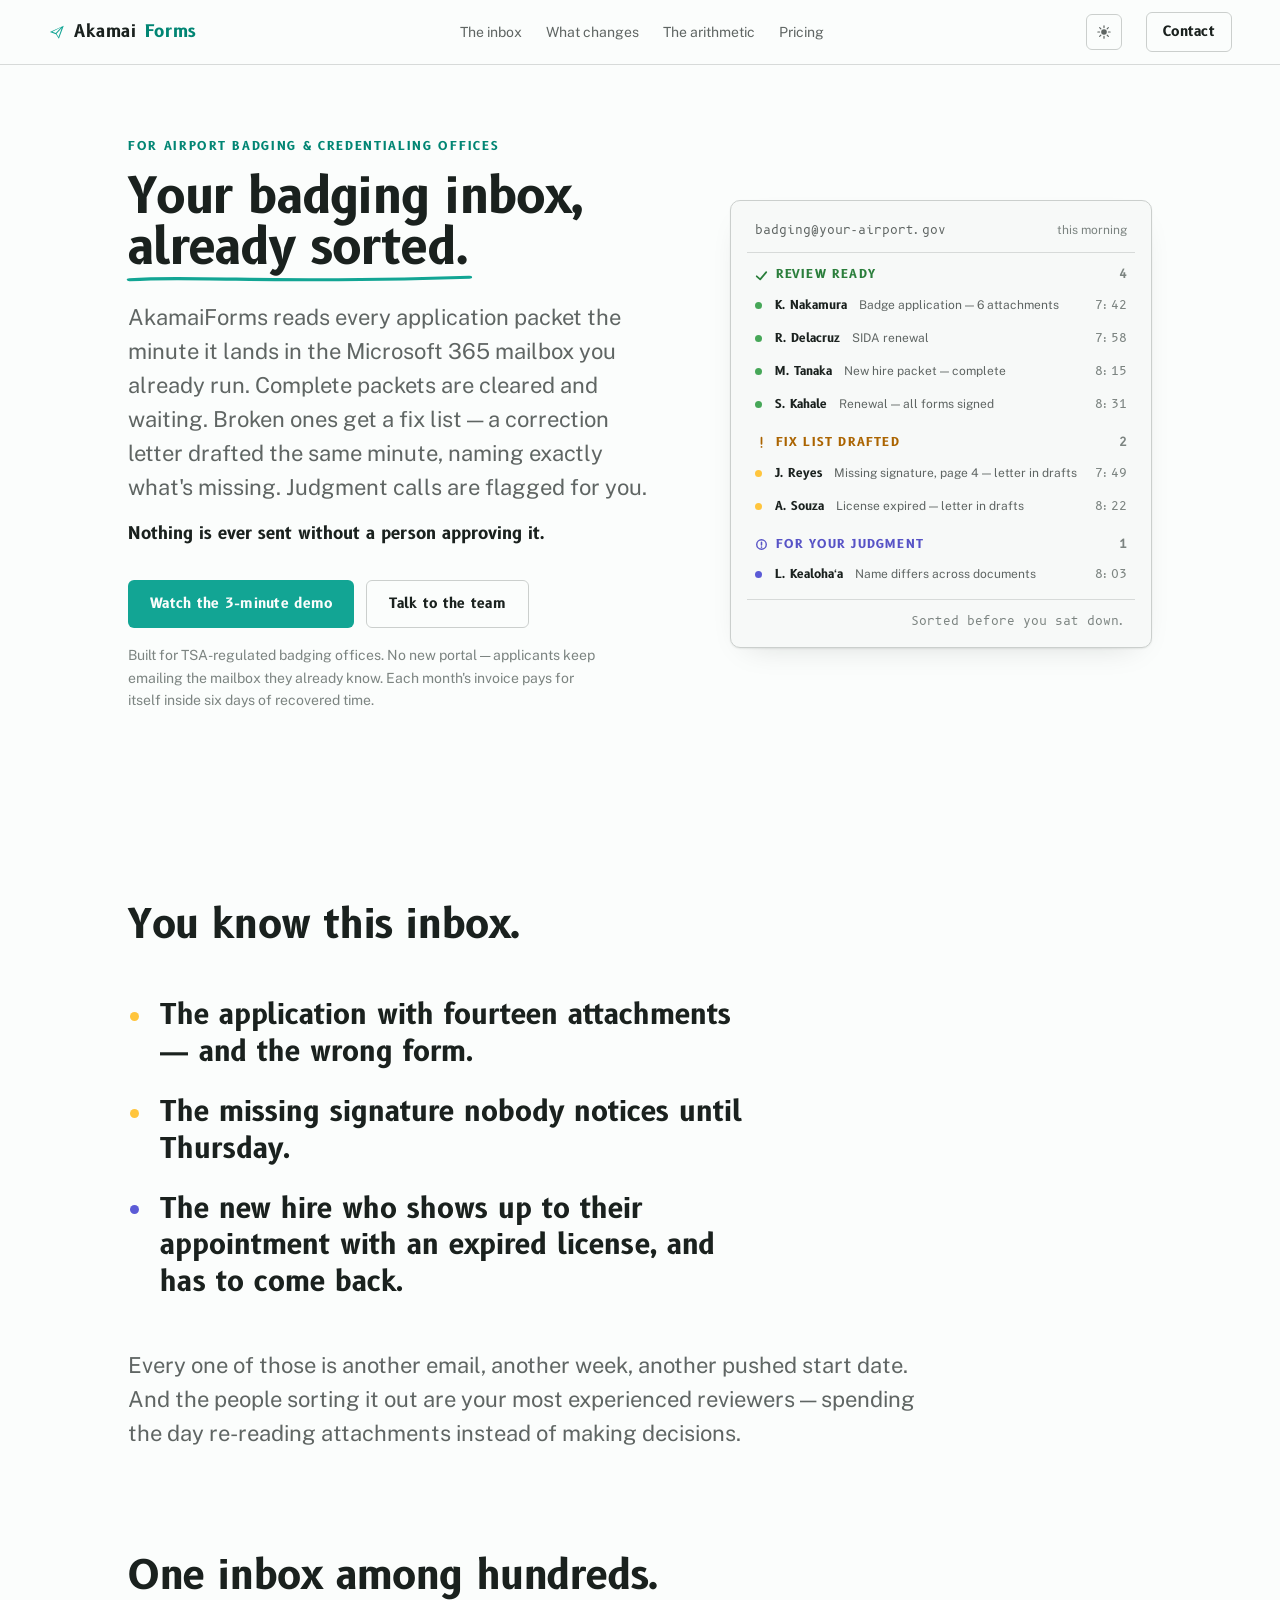
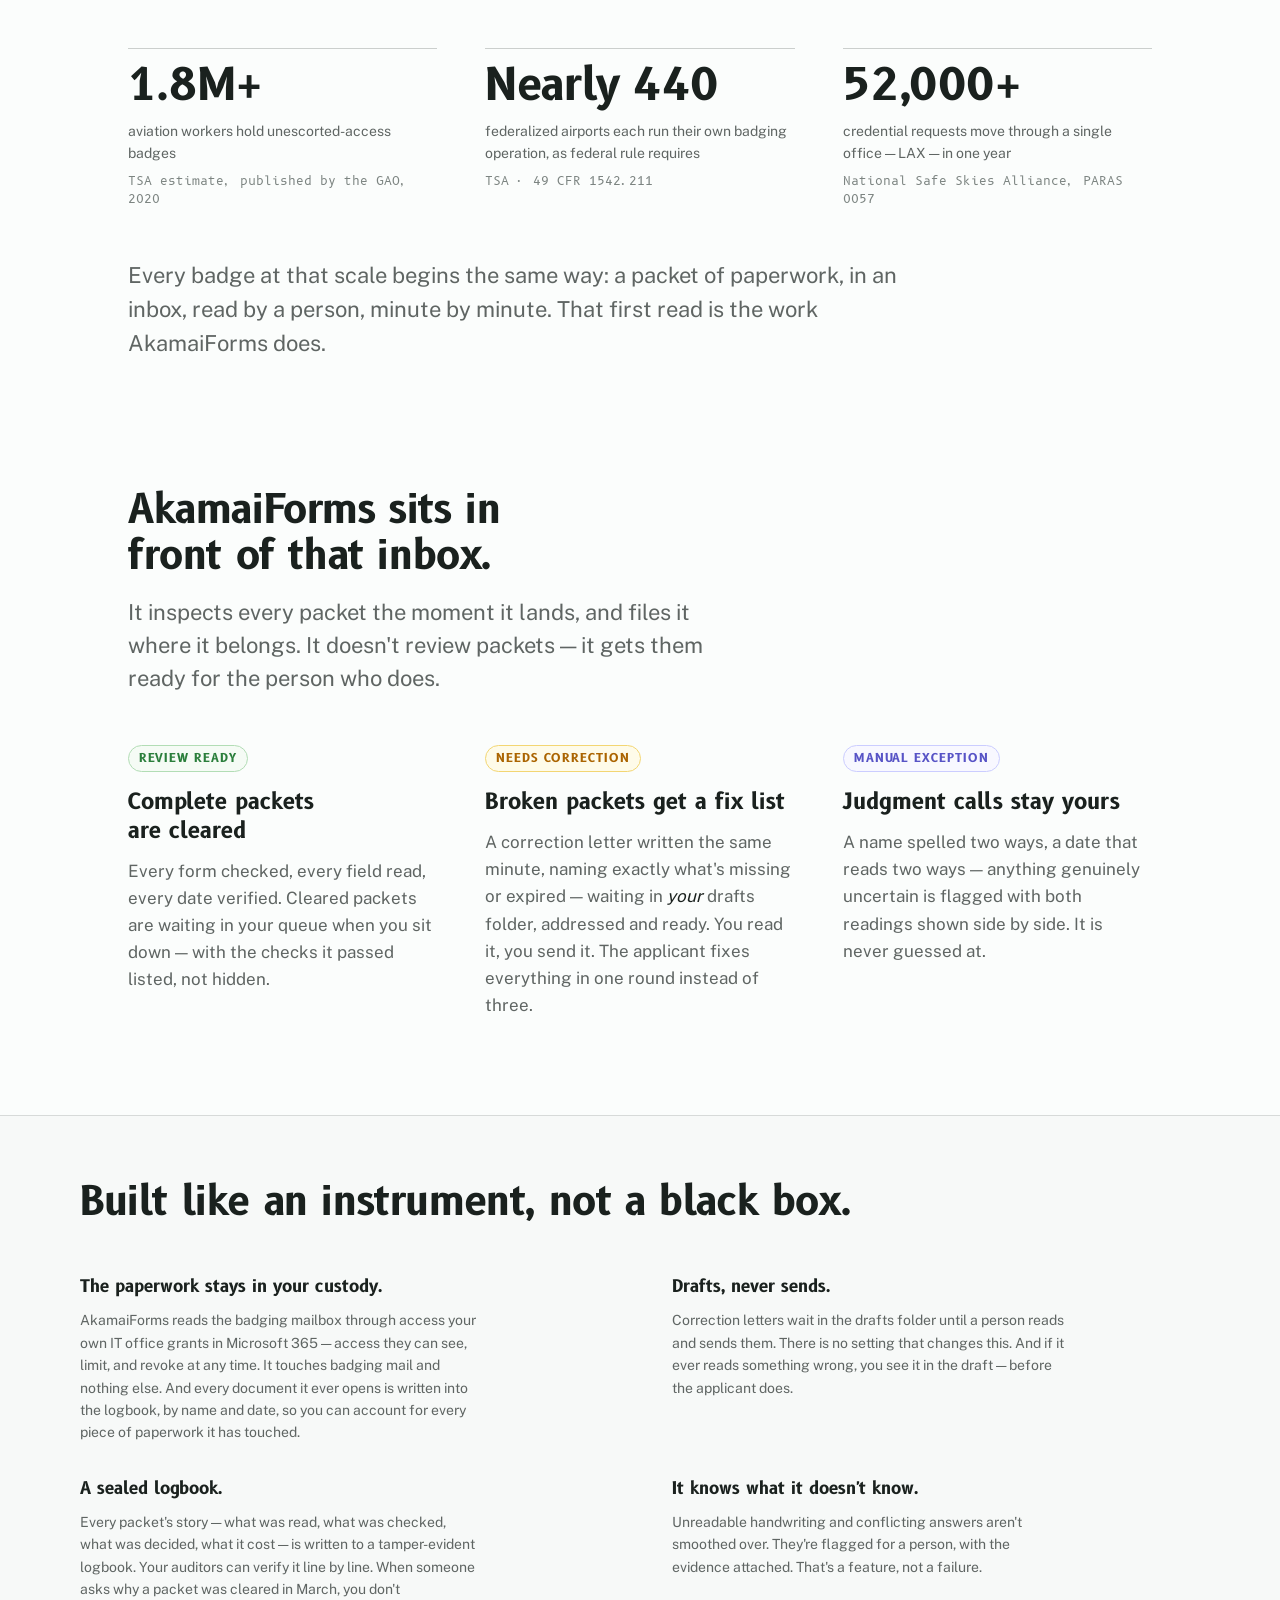
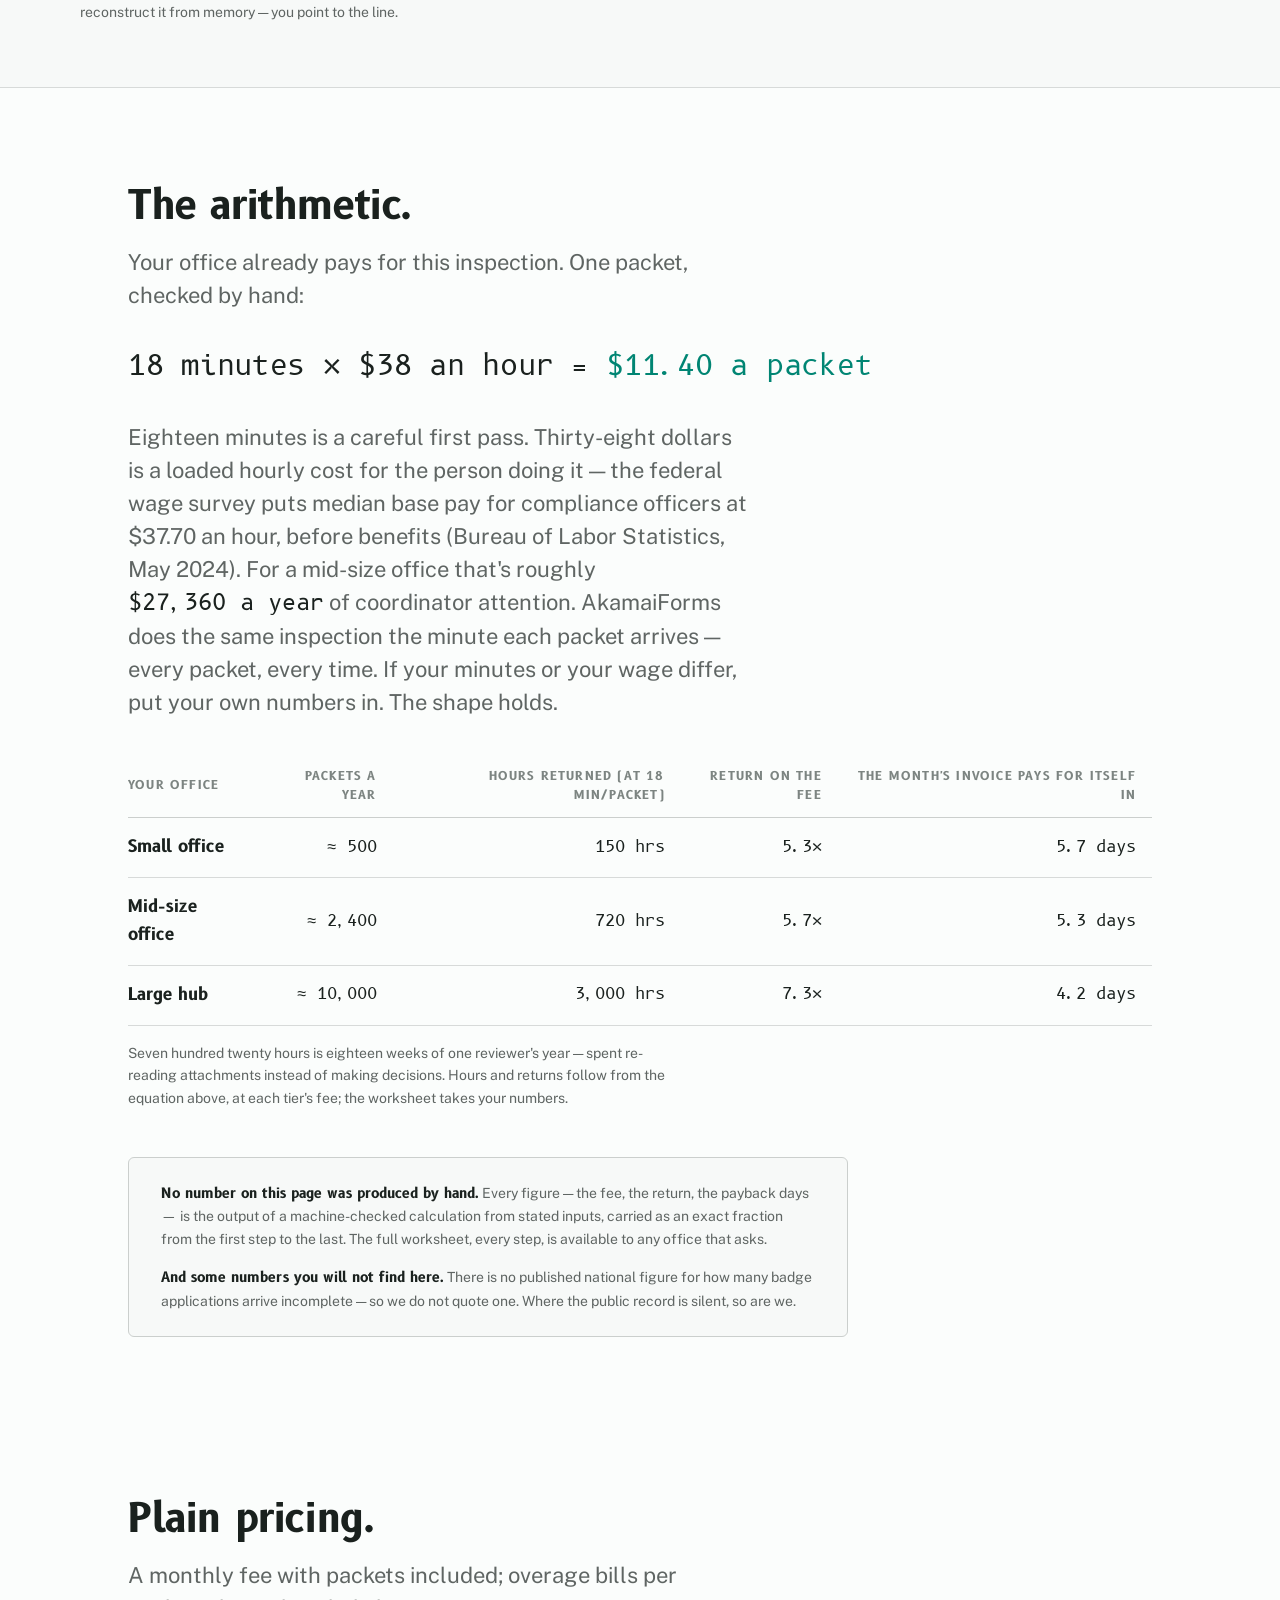
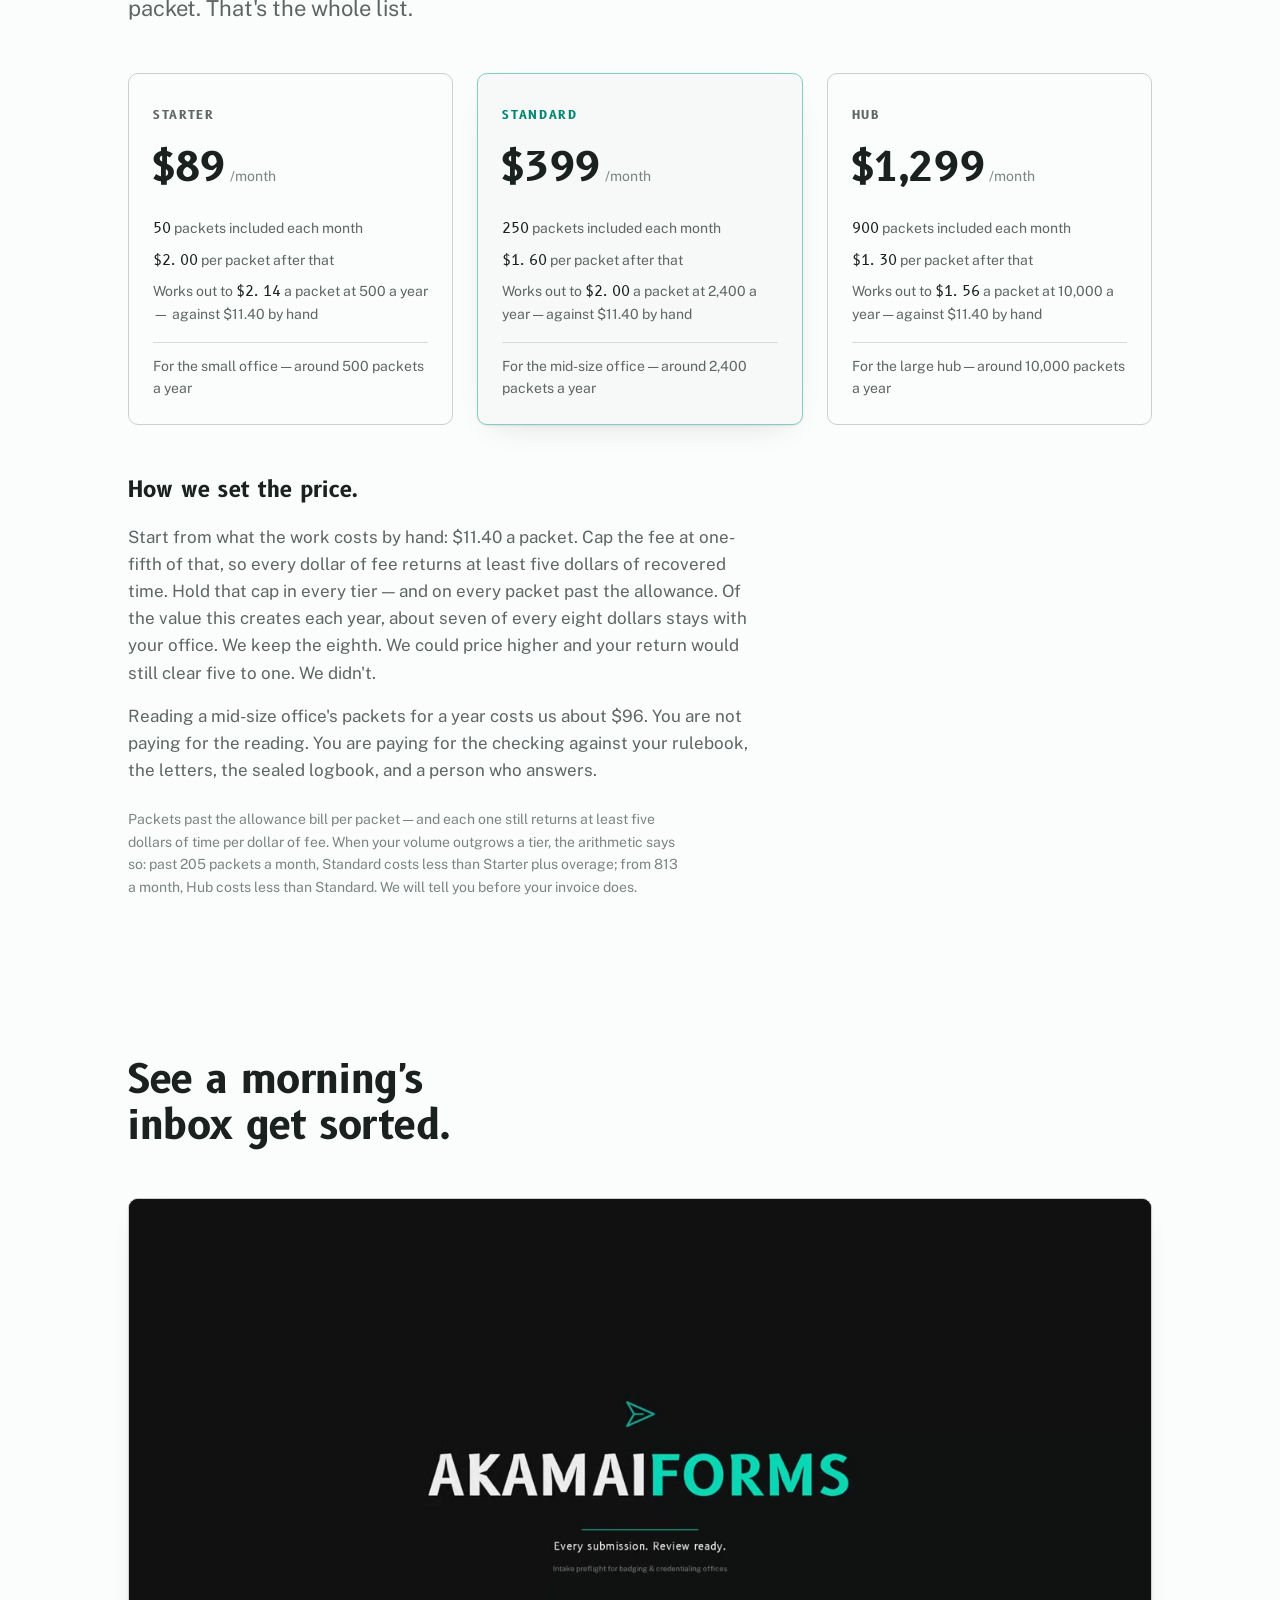
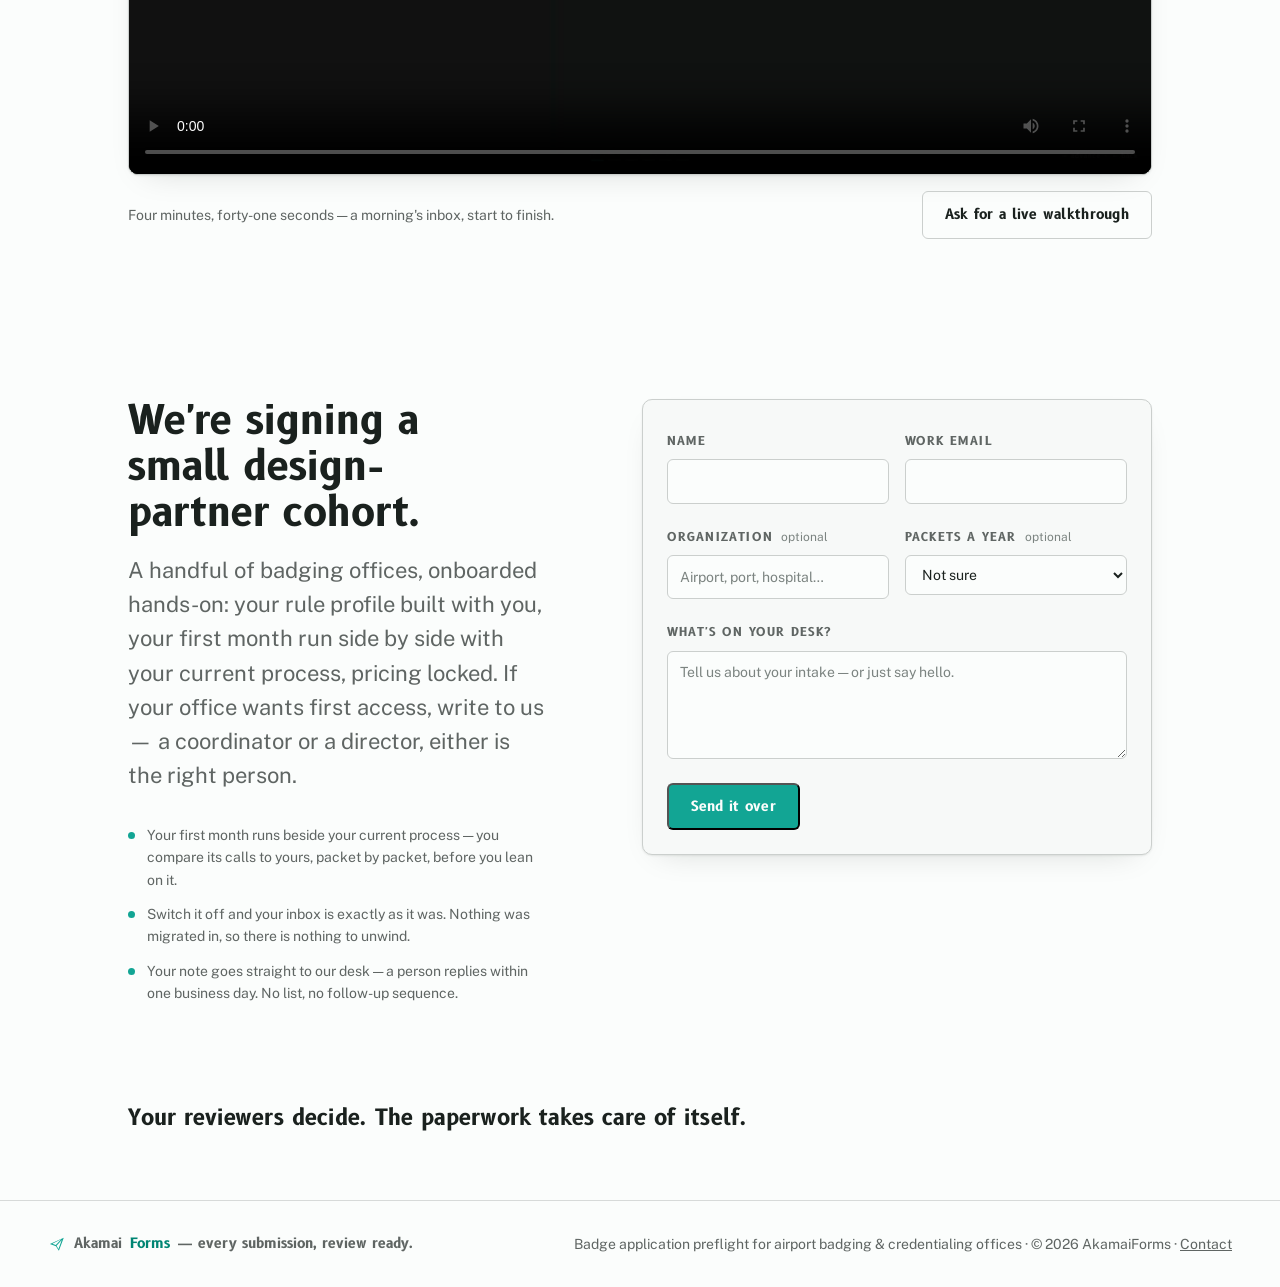
==== commit 421fbb48: "SEO layer: category title, JSON-LD graph, robots, sitemap, llms.txt Co-Authored-By: Claude Fable 5 <" ====
--- a/index.html
+++ b/index.html
@@ -3,8 +3,8 @@
 <head>
   <meta charset="utf-8">
   <meta name="viewport" content="width=device-width, initial-scale=1">
-  <title>AkamaiForms — Your badging inbox, already sorted</title>
-  <meta name="description" content="AkamaiForms reads every badge application the minute it lands in your Microsoft 365 mailbox — clears the complete packets, writes the fix list for the broken ones, and flags the judgment calls. Nothing sends without a person approving it, and each month's invoice pays for itself inside six days of recovered time.">
+  <title>AkamaiForms — Badge Application Preflight for Airports</title>
+  <meta name="description" content="AkamaiForms reads badge application packets in your Microsoft 365 inbox, clears complete ones, and drafts correction letters. Your badging inbox, already sorted.">
   <link rel="canonical" href="https://akamaiforms.com/">
   <meta name="theme-color" content="#fbfdfc" media="(prefers-color-scheme: light)">
   <meta name="theme-color" content="#101211" media="(prefers-color-scheme: dark)">
@@ -16,6 +16,112 @@
   <meta name="twitter:card" content="summary_large_image">
   <link rel="icon" href="favicon.svg" type="image/svg+xml">
   <link rel="stylesheet" href="styles.css">
+  <script type="application/ld+json">
+  {
+    "@context": "https://schema.org",
+    "@graph": [
+      {
+        "@type": "Organization",
+        "@id": "https://akamaiforms.com/#org",
+        "name": "AkamaiForms",
+        "url": "https://akamaiforms.com/",
+        "logo": "https://akamaiforms.com/og.png",
+        "slogan": "Every submission. Review ready.",
+        "knowsAbout": [
+          "airport badging offices",
+          "badge application preflight",
+          "SIDA badge applications",
+          "airport credentialing",
+          "authorized signatory process",
+          "Criminal History Records Check (CHRC)",
+          "Security Threat Assessment (STA)",
+          "designated aviation channeler (DAC)",
+          "airport identity management systems (IDMS)",
+          "49 CFR 1542.211"
+        ]
+      },
+      {
+        "@type": "SoftwareApplication",
+        "@id": "https://akamaiforms.com/#app",
+        "name": "AkamaiForms",
+        "applicationCategory": "BusinessApplication",
+        "operatingSystem": "Web (Microsoft 365 mailbox integration)",
+        "description": "Badge-application preflight for TSA-regulated airport badging and credentialing offices. Reads every application packet arriving in the office's Microsoft 365 mailbox, clears complete packets, drafts correction letters for incomplete ones, and flags judgment calls for a person. Nothing is sent without human approval.",
+        "url": "https://akamaiforms.com/",
+        "publisher": { "@id": "https://akamaiforms.com/#org" },
+        "offers": [
+          {
+            "@type": "Offer",
+            "name": "Starter",
+            "price": "89",
+            "priceCurrency": "USD",
+            "description": "$89/month, 50 packets included, $2.00 per additional packet. For small offices, around 500 packets a year."
+          },
+          {
+            "@type": "Offer",
+            "name": "Standard",
+            "price": "399",
+            "priceCurrency": "USD",
+            "description": "$399/month, 250 packets included, $1.60 per additional packet. For mid-size offices, around 2,400 packets a year."
+          },
+          {
+            "@type": "Offer",
+            "name": "Hub",
+            "price": "1299",
+            "priceCurrency": "USD",
+            "description": "$1,299/month, 900 packets included, $1.30 per additional packet. For large hubs, around 10,000 packets a year."
+          }
+        ]
+      },
+      {
+        "@type": "VideoObject",
+        "@id": "https://akamaiforms.com/#demo-film",
+        "name": "AkamaiForms demo — a morning's badging inbox, sorted",
+        "description": "A morning's badge-application inbox handled start to finish: complete packets cleared, fix-list correction letters waiting in drafts, one judgment call flagged for a person.",
+        "thumbnailUrl": "https://akamaiforms.com/media/demo-poster.jpg",
+        "contentUrl": "https://akamaiforms.com/media/akamaiforms-demo-720p.mp4",
+        "uploadDate": "2026-07-09",
+        "duration": "PT4M42S"
+      },
+      {
+        "@type": "FAQPage",
+        "@id": "https://akamaiforms.com/#faq",
+        "mainEntity": [
+          {
+            "@type": "Question",
+            "name": "Does AkamaiForms send email to applicants automatically?",
+            "acceptedAnswer": { "@type": "Answer", "text": "No. Correction letters wait in the office's drafts folder until a person reads and sends them. There is no setting that changes this." }
+          },
+          {
+            "@type": "Question",
+            "name": "Where does applicant paperwork go?",
+            "acceptedAnswer": { "@type": "Answer", "text": "It stays in the badging office's custody. AkamaiForms reads the badging mailbox through Microsoft 365 access the office's own IT grants, can see, limit, and revoke at any time. It touches badging mail and nothing else, and every document it opens is accounted for in a tamper-evident logbook by name and date." }
+          },
+          {
+            "@type": "Question",
+            "name": "Does AkamaiForms replace badge office reviewers?",
+            "acceptedAnswer": { "@type": "Answer", "text": "No. It does the clerical re-reading — checking forms, fields, and dates the minute a packet arrives — and gets packets ready for the person who reviews them. Judgment calls are always flagged for a human." }
+          },
+          {
+            "@type": "Question",
+            "name": "What does AkamaiForms cost?",
+            "acceptedAnswer": { "@type": "Answer", "text": "Three public tiers: Starter $89/month (50 packets included), Standard $399/month (250 included), Hub $1,299/month (900 included), with per-packet overage of $2.00, $1.60, and $1.30 respectively. Pricing is capped so every dollar of fee returns at least five dollars of recovered reviewer time; a month's invoice pays for itself in roughly four to six days." }
+          },
+          {
+            "@type": "Question",
+            "name": "What happens when it can't read something?",
+            "acceptedAnswer": { "@type": "Answer", "text": "Unreadable handwriting and conflicting answers are never guessed at. They are flagged for a person with the evidence attached, and any misreading is visible in the draft letter before anything reaches the applicant." }
+          },
+          {
+            "@type": "Question",
+            "name": "Can we try it without changing our process?",
+            "acceptedAnswer": { "@type": "Answer", "text": "Yes. The first month runs beside the current process — its calls compared to the office's, packet by packet. Switching it off restores the inbox exactly as it was; nothing is migrated in, so there is nothing to unwind." }
+          }
+        ]
+      }
+    ]
+  }
+  </script>
 </head>
 <body>
 
@@ -379,7 +485,8 @@
     <svg class="plane" viewBox="0 0 24 24" aria-hidden="true"><path d="M2.5 12 21 3.5 14.5 21l-3.9-6.1L2.5 12Zm8.9 2.4 2.6 4.1 4.3-11.9-6.9 7.8Zm6.2-8.6L5.8 11.6l4.6 1.7 7.2-7.5Z"/></svg>
     Akamai<em>Forms</em> — every submission, review ready.
   </span>
-  <span class="foot-meta">© 2026 AkamaiForms · <a href="#contact">Contact</a></span>
+  <span class="foot-meta">Badge application preflight for airport badging &amp; credentialing offices ·
+  © 2026 AkamaiForms · <a href="#contact">Contact</a></span>
 </footer>
 
 <script src="main.js" defer></script>
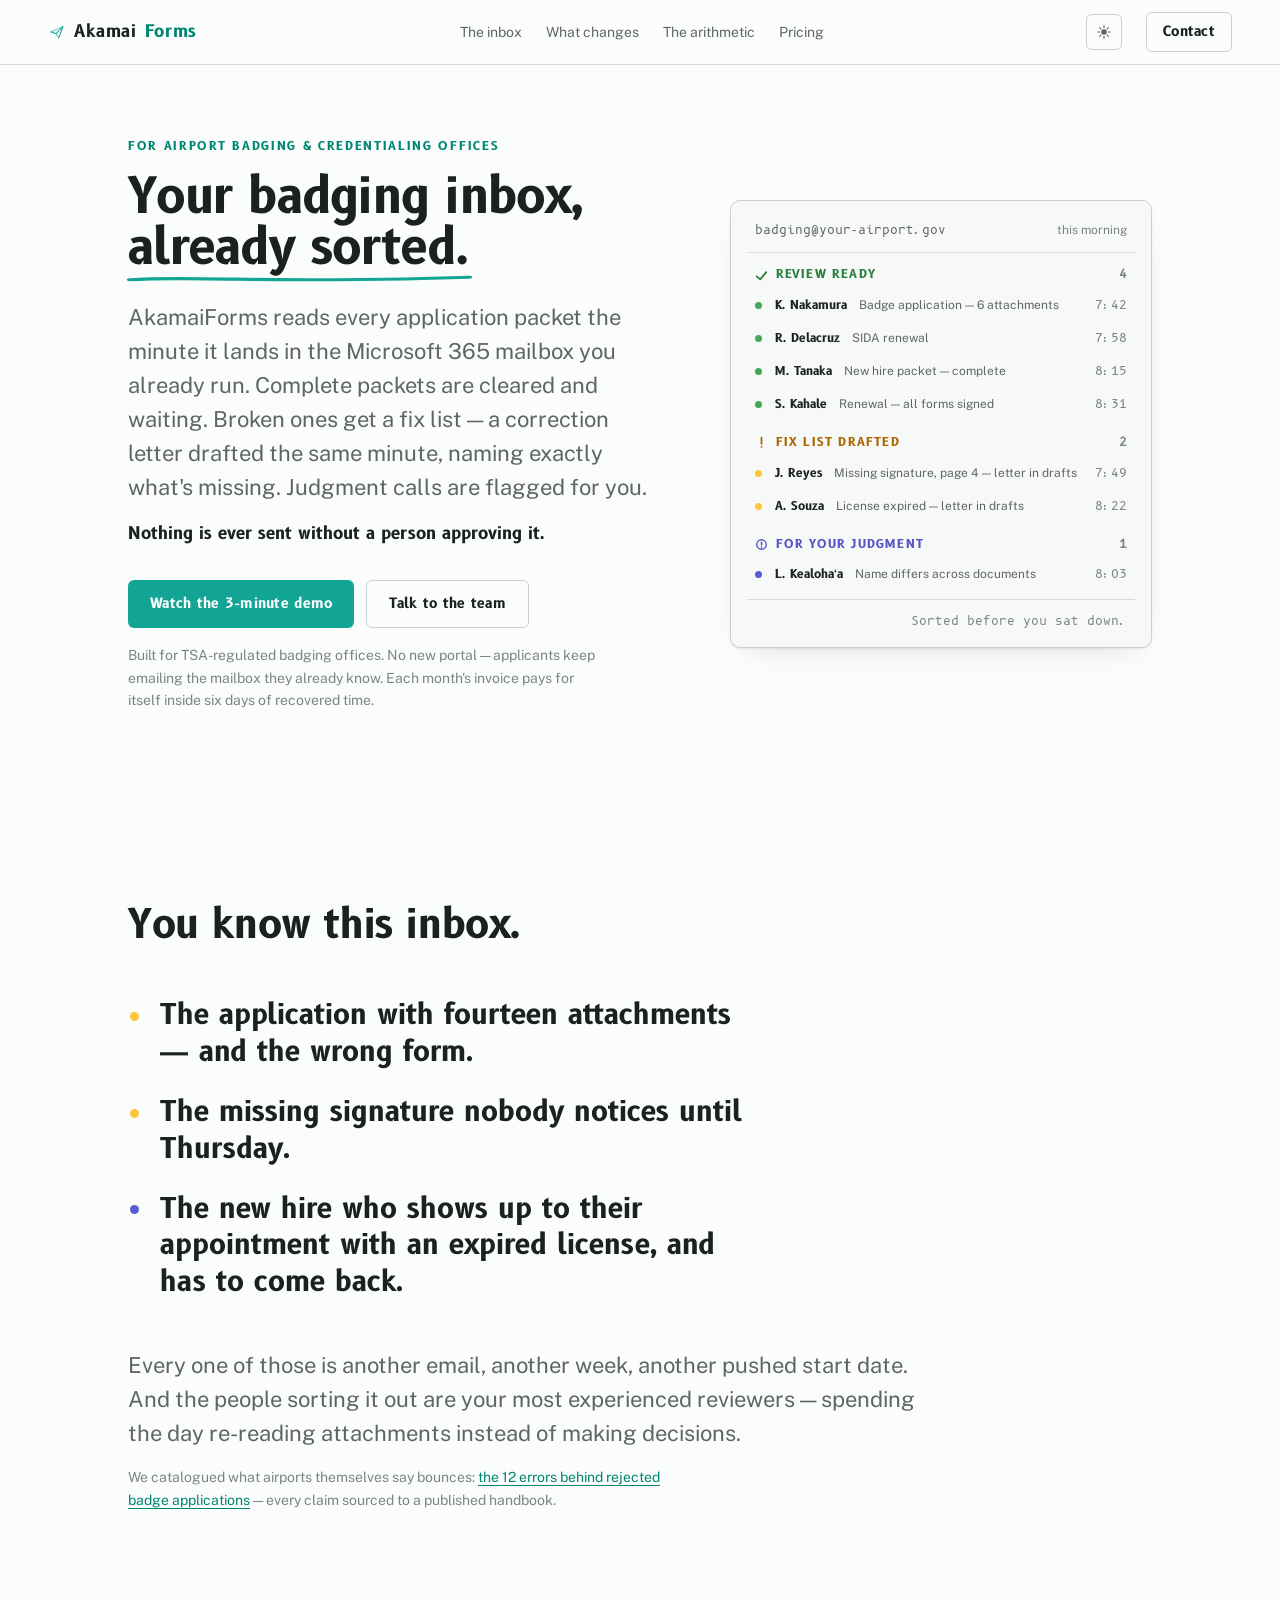
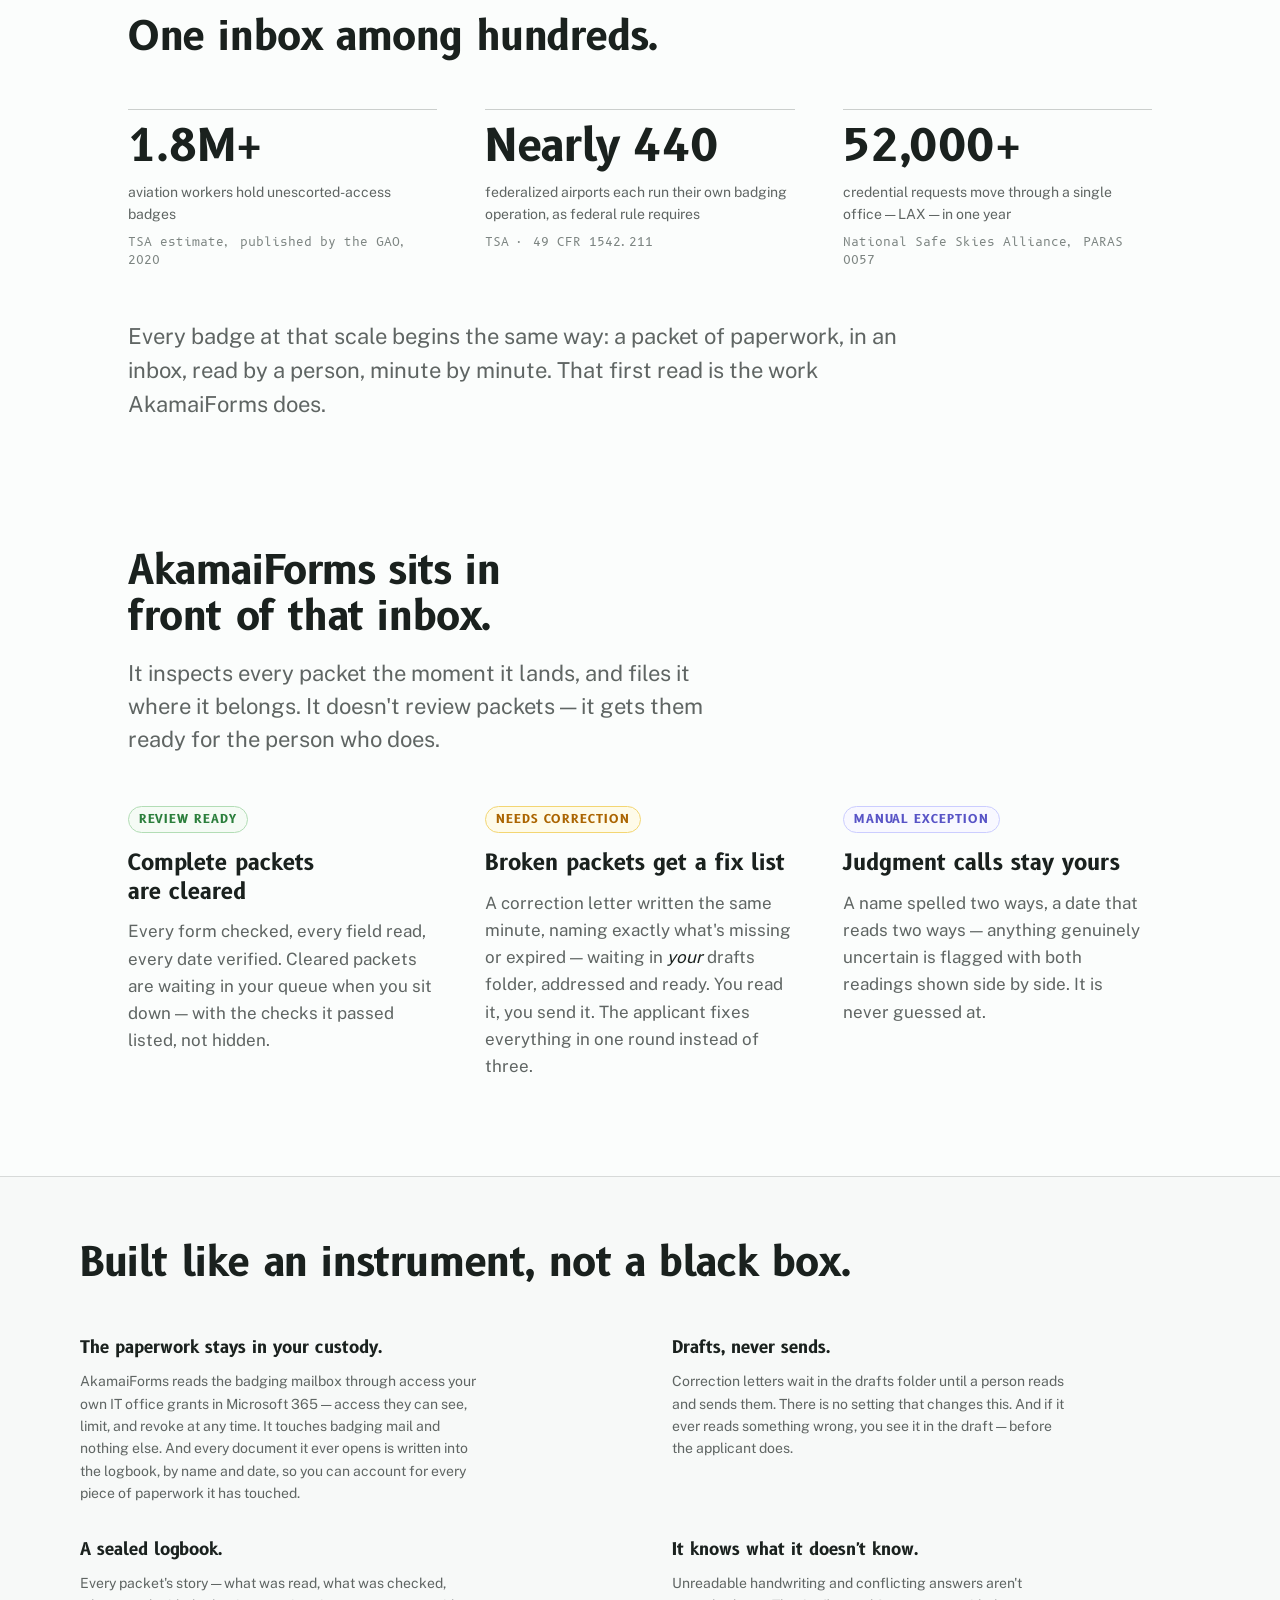
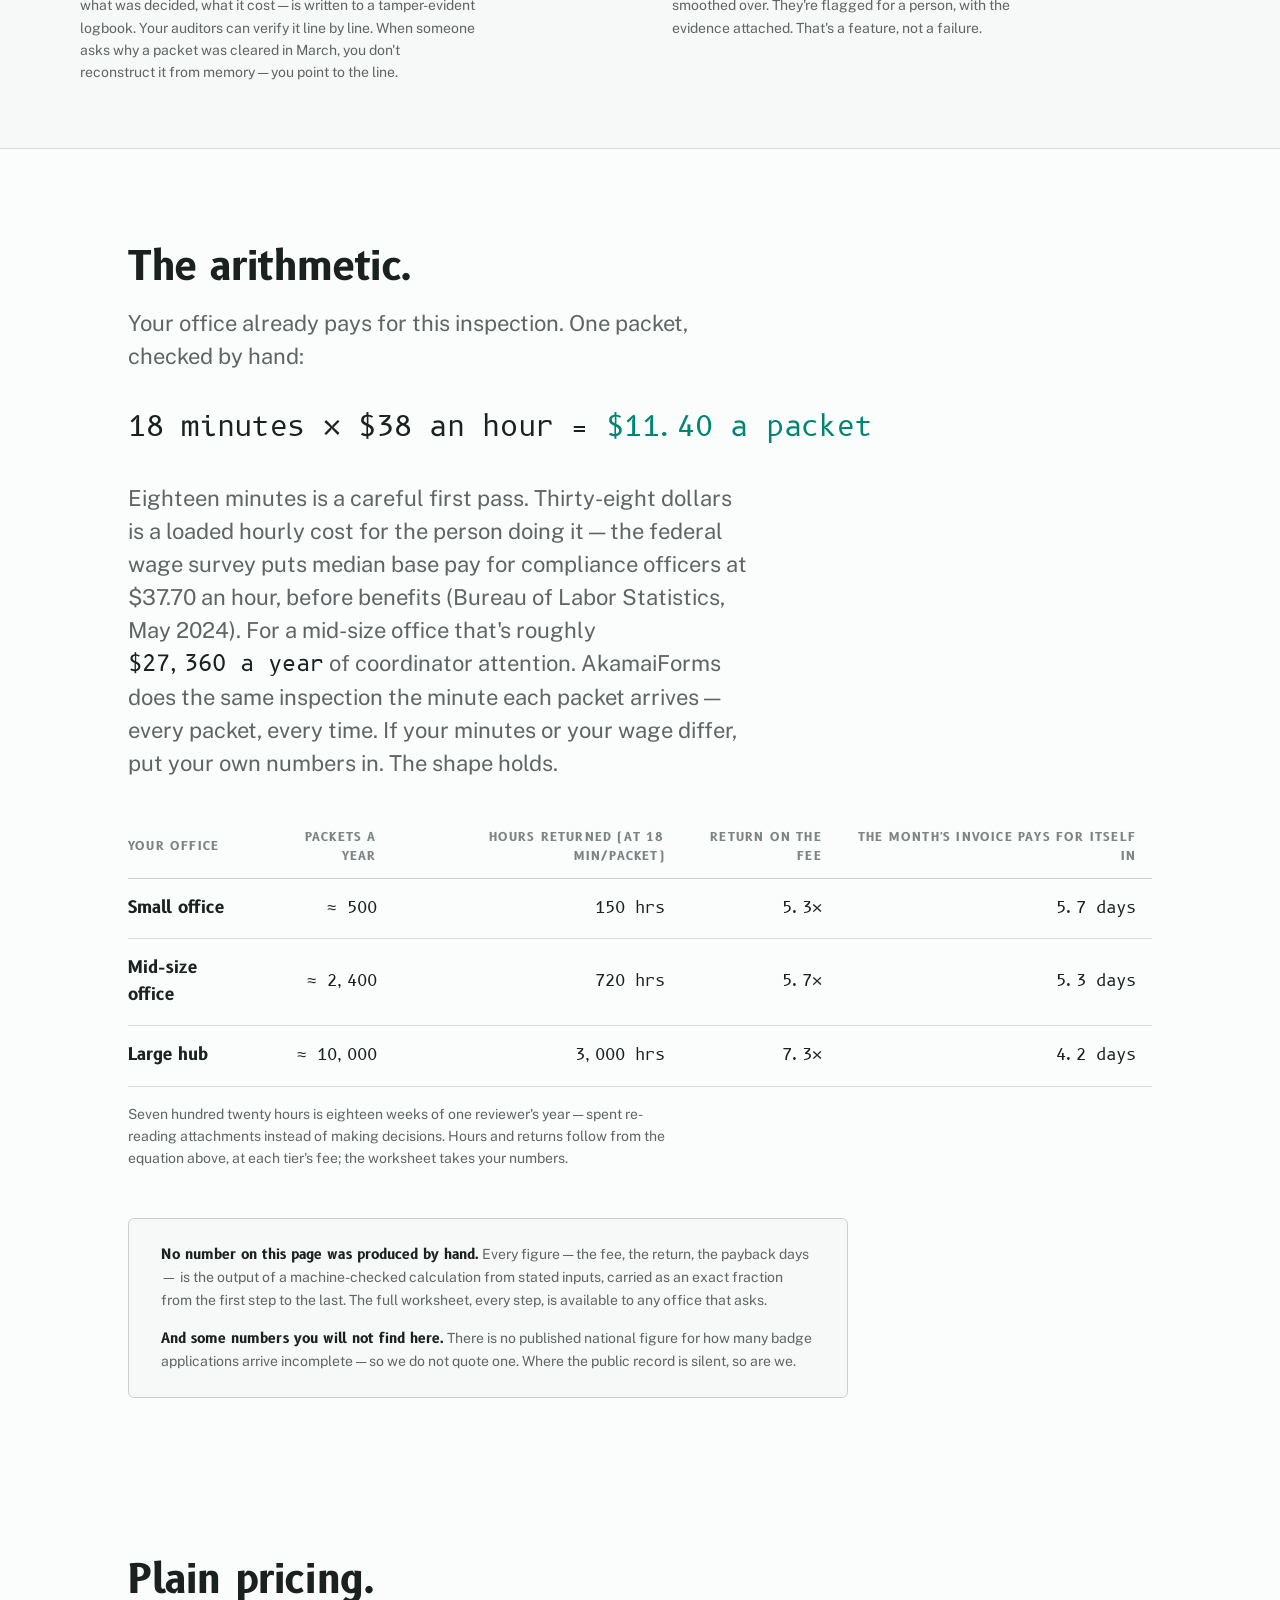
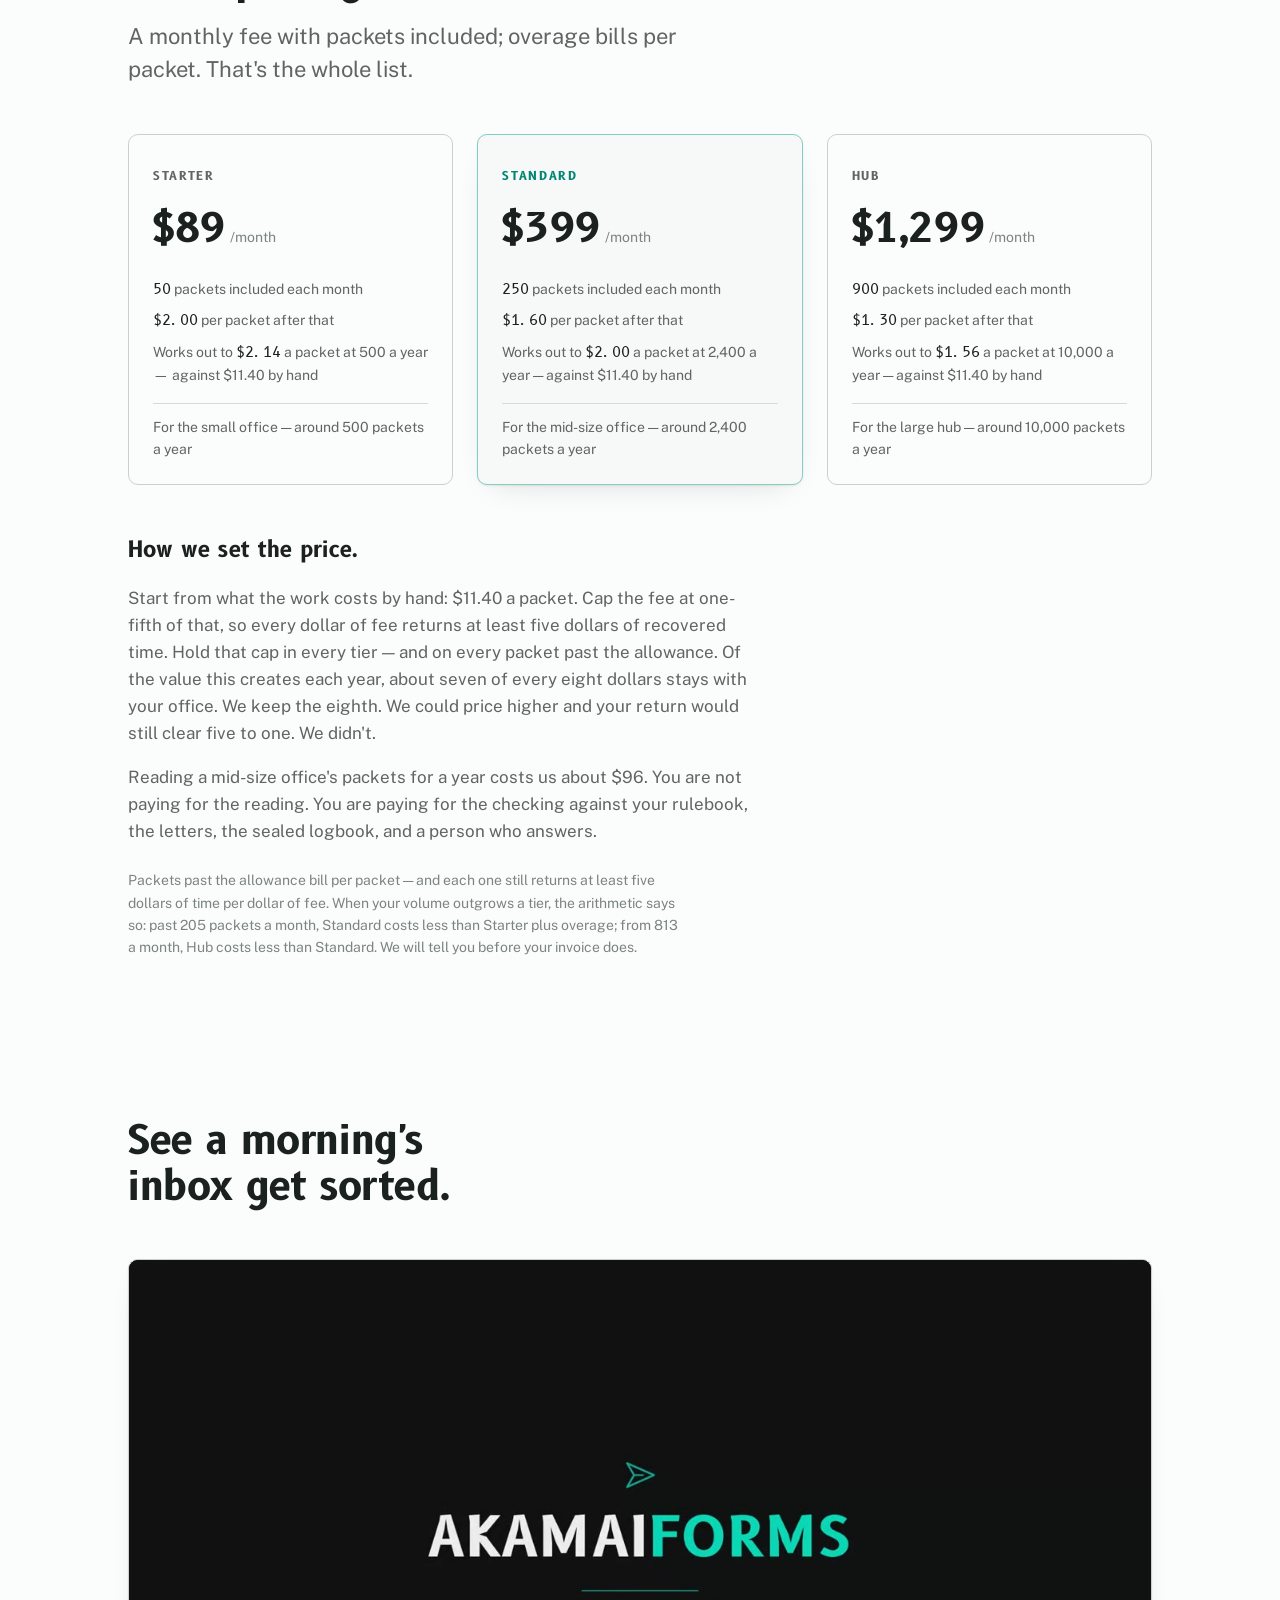
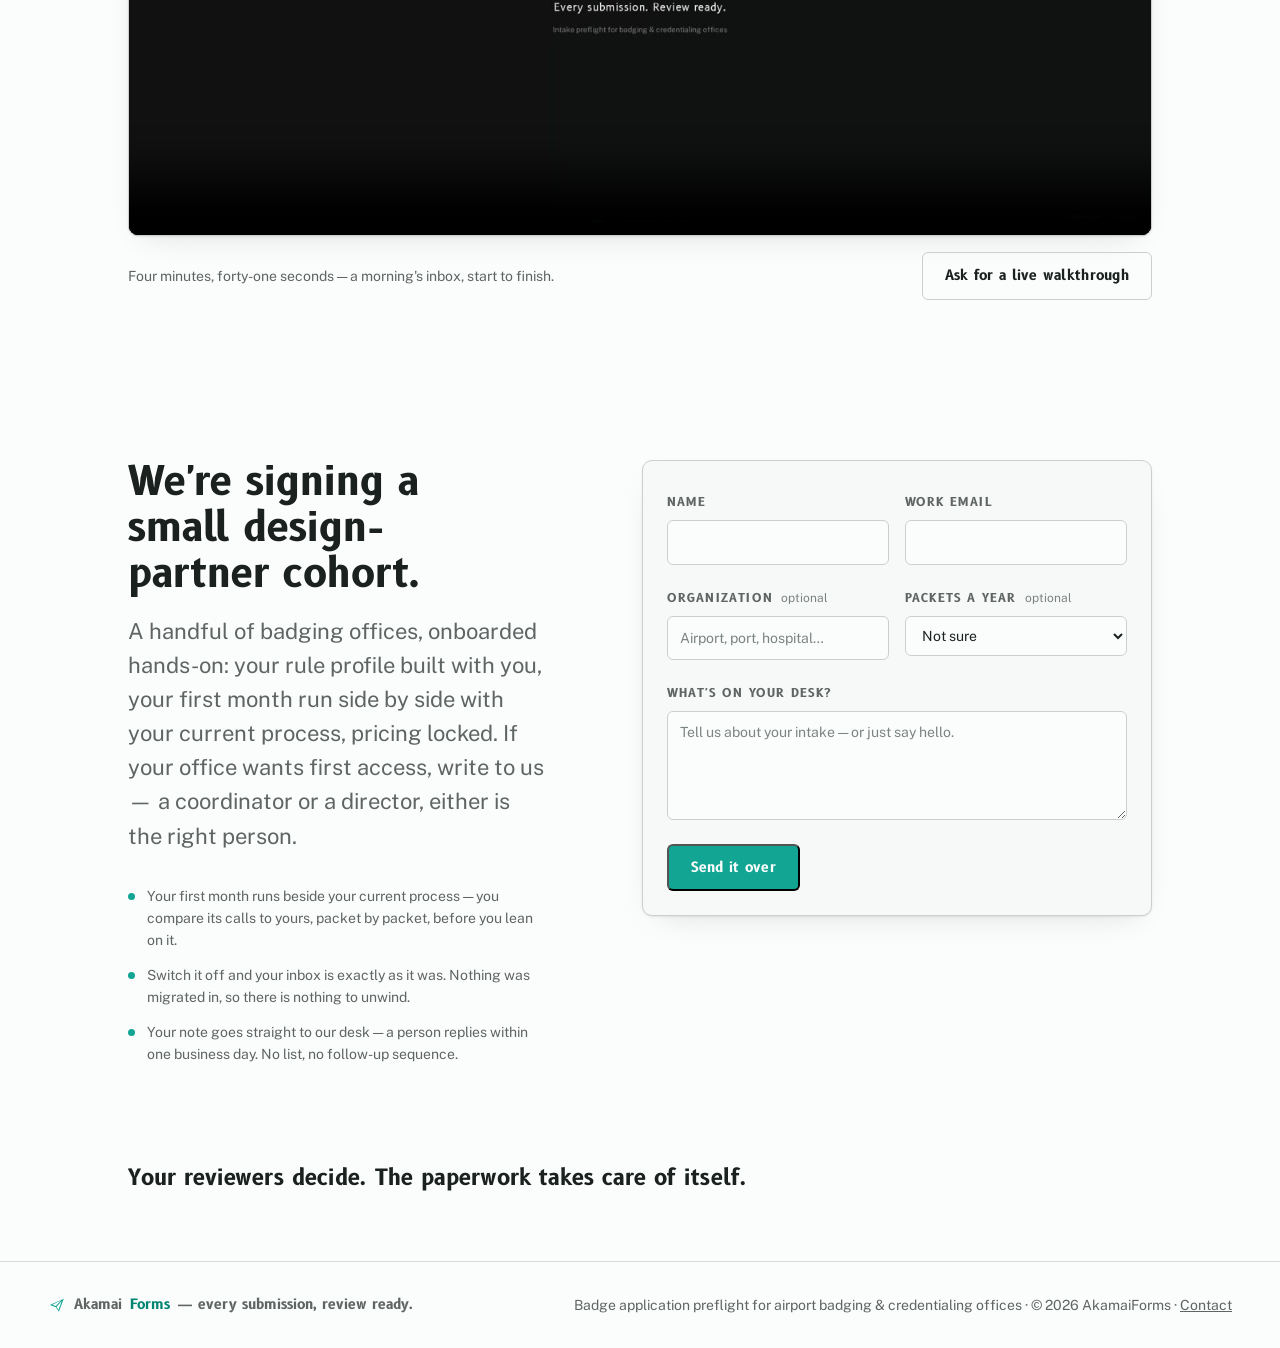
==== commit 4e2d61de: "Article: why badge applications get rejected — 12 sourced errors Co-Authored-By: Claude Fable 5 <nor" ====
--- a/index.html
+++ b/index.html
@@ -203,6 +203,9 @@
     <p class="friction-close reveal">Every one of those is another email, another week, another pushed
     start date. And the people sorting it out are your most experienced reviewers — spending the
     day re-reading attachments instead of making decisions.</p>
+    <p class="friction-more reveal">We catalogued what airports themselves say bounces:
+    <a href="/rejected-badge-applications/">the 12 errors behind rejected badge applications</a> —
+    every claim sourced to a published handbook.</p>
   </section>
 
   <!-- ============ national scale ============ -->
--- a/styles.css
+++ b/styles.css
@@ -506,6 +506,15 @@
   color: var(--text-2);
 }
 
+.friction-more {
+  margin-top: var(--s-4);
+  max-width: var(--measure);
+  font-size: var(--text-sm);
+  color: var(--text-3);
+}
+
+.friction-more a { color: var(--accent-text); text-underline-offset: 3px; }
+
 /* ---------- national scale ---------- */
 
 .scale { padding-block: var(--s-2) var(--s-8); }
@@ -993,6 +1002,135 @@
   .closer { grid-template-columns: 1fr; }
 }
 
+/* ---------- article pages ---------- */
+
+.article {
+  max-width: 720px;
+  margin-inline: auto;
+  padding: clamp(var(--s-6), 6vh, var(--s-8)) clamp(var(--s-4), 4vw, var(--s-7)) var(--s-9);
+}
+
+.article .crumb {
+  font-size: var(--text-sm);
+  color: var(--text-3);
+}
+
+.article .crumb a { color: var(--accent-text); text-decoration: none; }
+.article .crumb a:hover { text-decoration: underline; }
+
+.article h1 {
+  margin-top: var(--s-4);
+  font-size: clamp(1.9rem, 1.2rem + 2.4vw, 2.75rem);
+  line-height: 1.12;
+  letter-spacing: -0.01em;
+}
+
+.article .dateline {
+  margin-top: var(--s-3);
+  display: flex;
+  gap: var(--s-3);
+  flex-wrap: wrap;
+  font-size: var(--text-sm);
+  color: var(--text-3);
+}
+
+.article .standfirst {
+  margin-top: var(--s-5);
+  font-size: var(--text-lg);
+  line-height: 1.55;
+  color: var(--text-2);
+}
+
+.article-body { margin-top: var(--s-7); }
+
+.article-body > p, .article-body li {
+  font-size: var(--text-base);
+  line-height: 1.7;
+  color: var(--text);
+}
+
+.article-body > p + p { margin-top: var(--s-4); }
+
+.article-body h2 {
+  margin: var(--s-8) 0 var(--s-3);
+  font-size: var(--text-lg);
+  line-height: 1.3;
+}
+
+.error-item {
+  margin-top: var(--s-6);
+  padding-top: var(--s-5);
+  border-top: 1px solid var(--hairline);
+}
+
+.error-item h3 {
+  display: flex;
+  align-items: baseline;
+  gap: var(--s-3);
+  font-size: var(--text-lg);
+  line-height: 1.3;
+}
+
+.error-item h3 .no {
+  font-family: var(--font-mono);
+  font-weight: 400;
+  font-size: var(--text-sm);
+  color: var(--accent-text);
+  flex: none;
+}
+
+.error-item p { margin-top: var(--s-3); line-height: 1.65; color: var(--text-2); }
+.error-item p strong { color: var(--text); }
+
+.cite {
+  display: block;
+  margin-top: var(--s-3);
+  font-size: var(--text-xs);
+  font-family: var(--font-mono);
+  color: var(--text-3);
+  line-height: 1.6;
+}
+
+.cite a { color: var(--text-3); text-underline-offset: 2px; }
+.cite a:hover { color: var(--accent-text); }
+
+.article blockquote {
+  margin: var(--s-4) 0 0;
+  padding: var(--s-3) var(--s-5);
+  border: 1px solid var(--border);
+  border-radius: var(--radius);
+  background: var(--surface);
+  font-size: var(--text-sm);
+  line-height: 1.6;
+  color: var(--text-2);
+}
+
+.article blockquote .who {
+  display: block;
+  margin-top: var(--s-2);
+  font-family: var(--font-mono);
+  font-size: var(--text-xs);
+  color: var(--text-3);
+}
+
+.article-cta {
+  margin-top: var(--s-8);
+  border: 1px solid var(--accent-border);
+  border-radius: 10px;
+  background: var(--surface);
+  padding: var(--s-6);
+  box-shadow: var(--shadow-panel);
+}
+
+.article-cta h2 { margin: 0; font-size: var(--text-lg); }
+.article-cta p { margin-top: var(--s-3); color: var(--text-2); line-height: 1.6; }
+.article-cta .cta-row { margin-top: var(--s-5); }
+
+.sources h2 { margin-top: var(--s-8); }
+.sources ol { margin: var(--s-4) 0 0; padding-left: 1.2em; }
+.sources li { font-size: var(--text-sm); color: var(--text-2); line-height: 1.7; }
+.sources li a { color: var(--accent-text); text-underline-offset: 2px; overflow-wrap: anywhere; }
+
 /* ---------- footer ---------- */
 
 .footer {
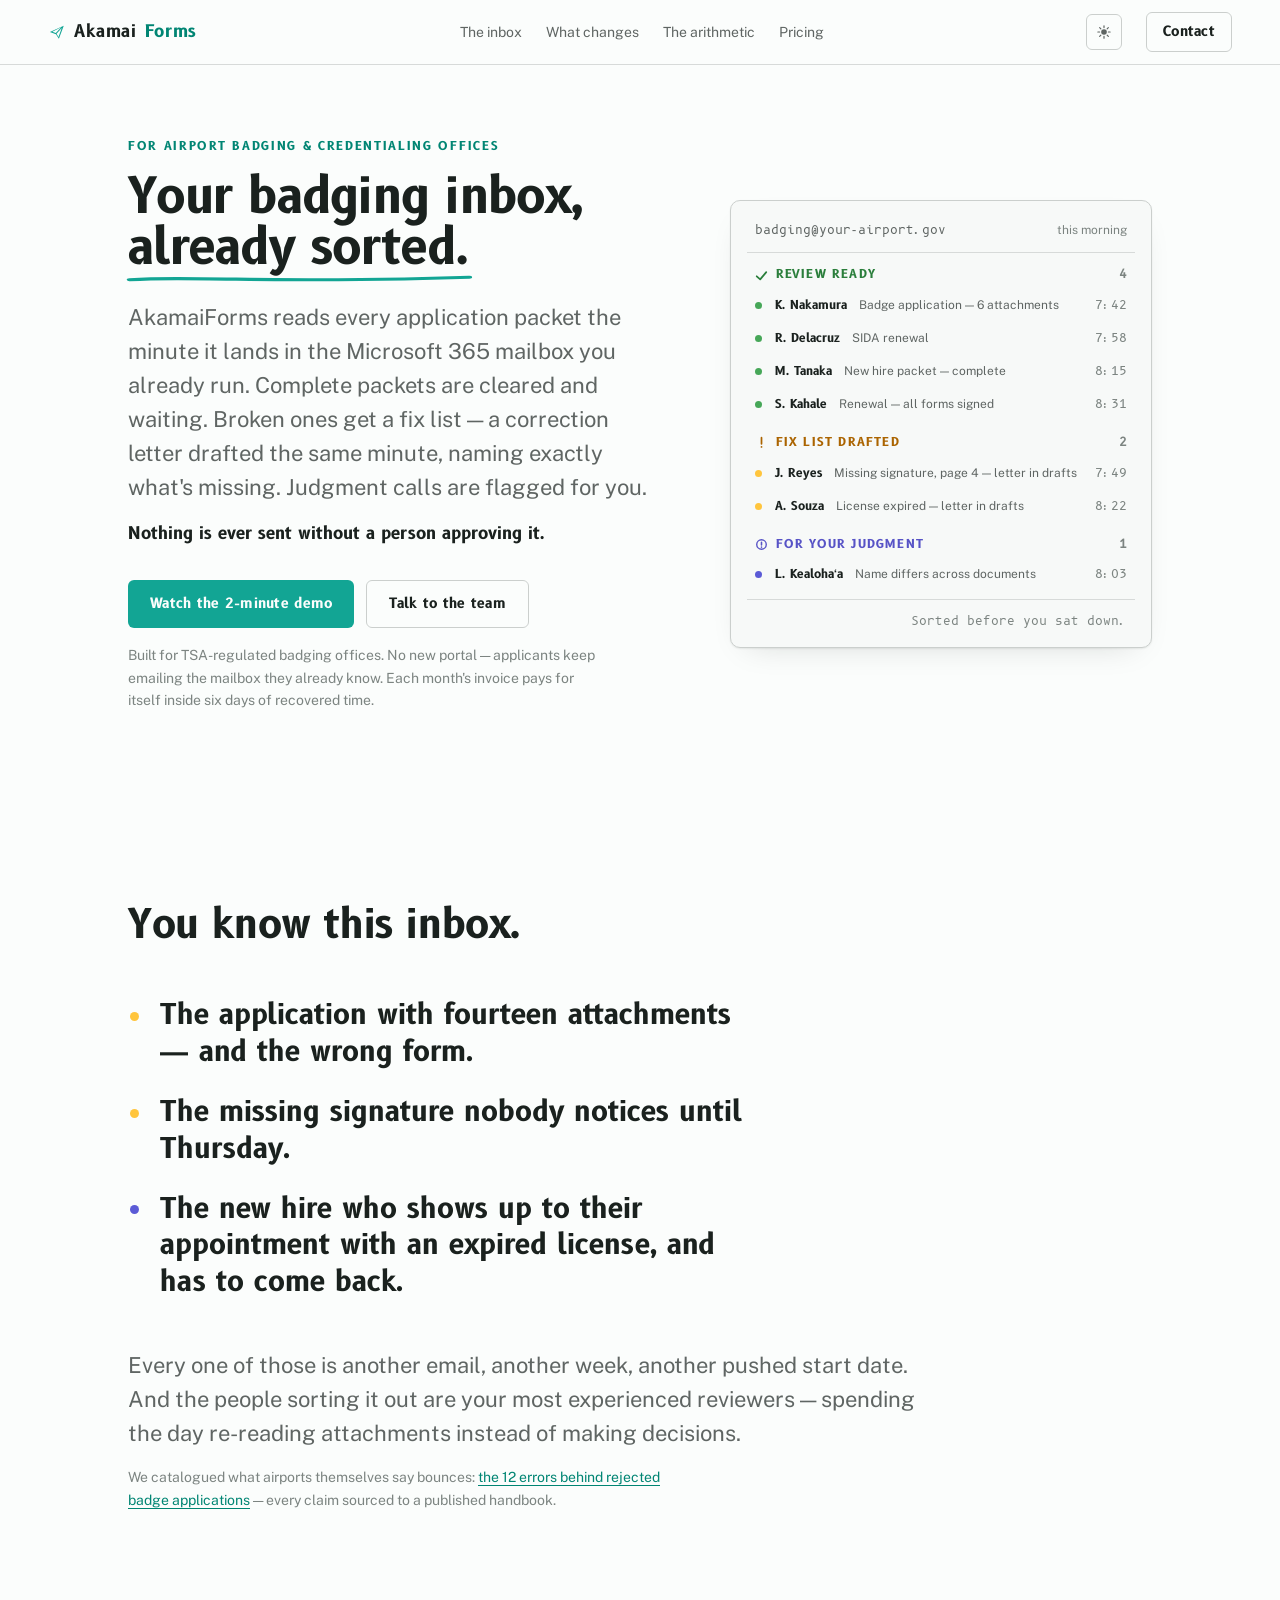
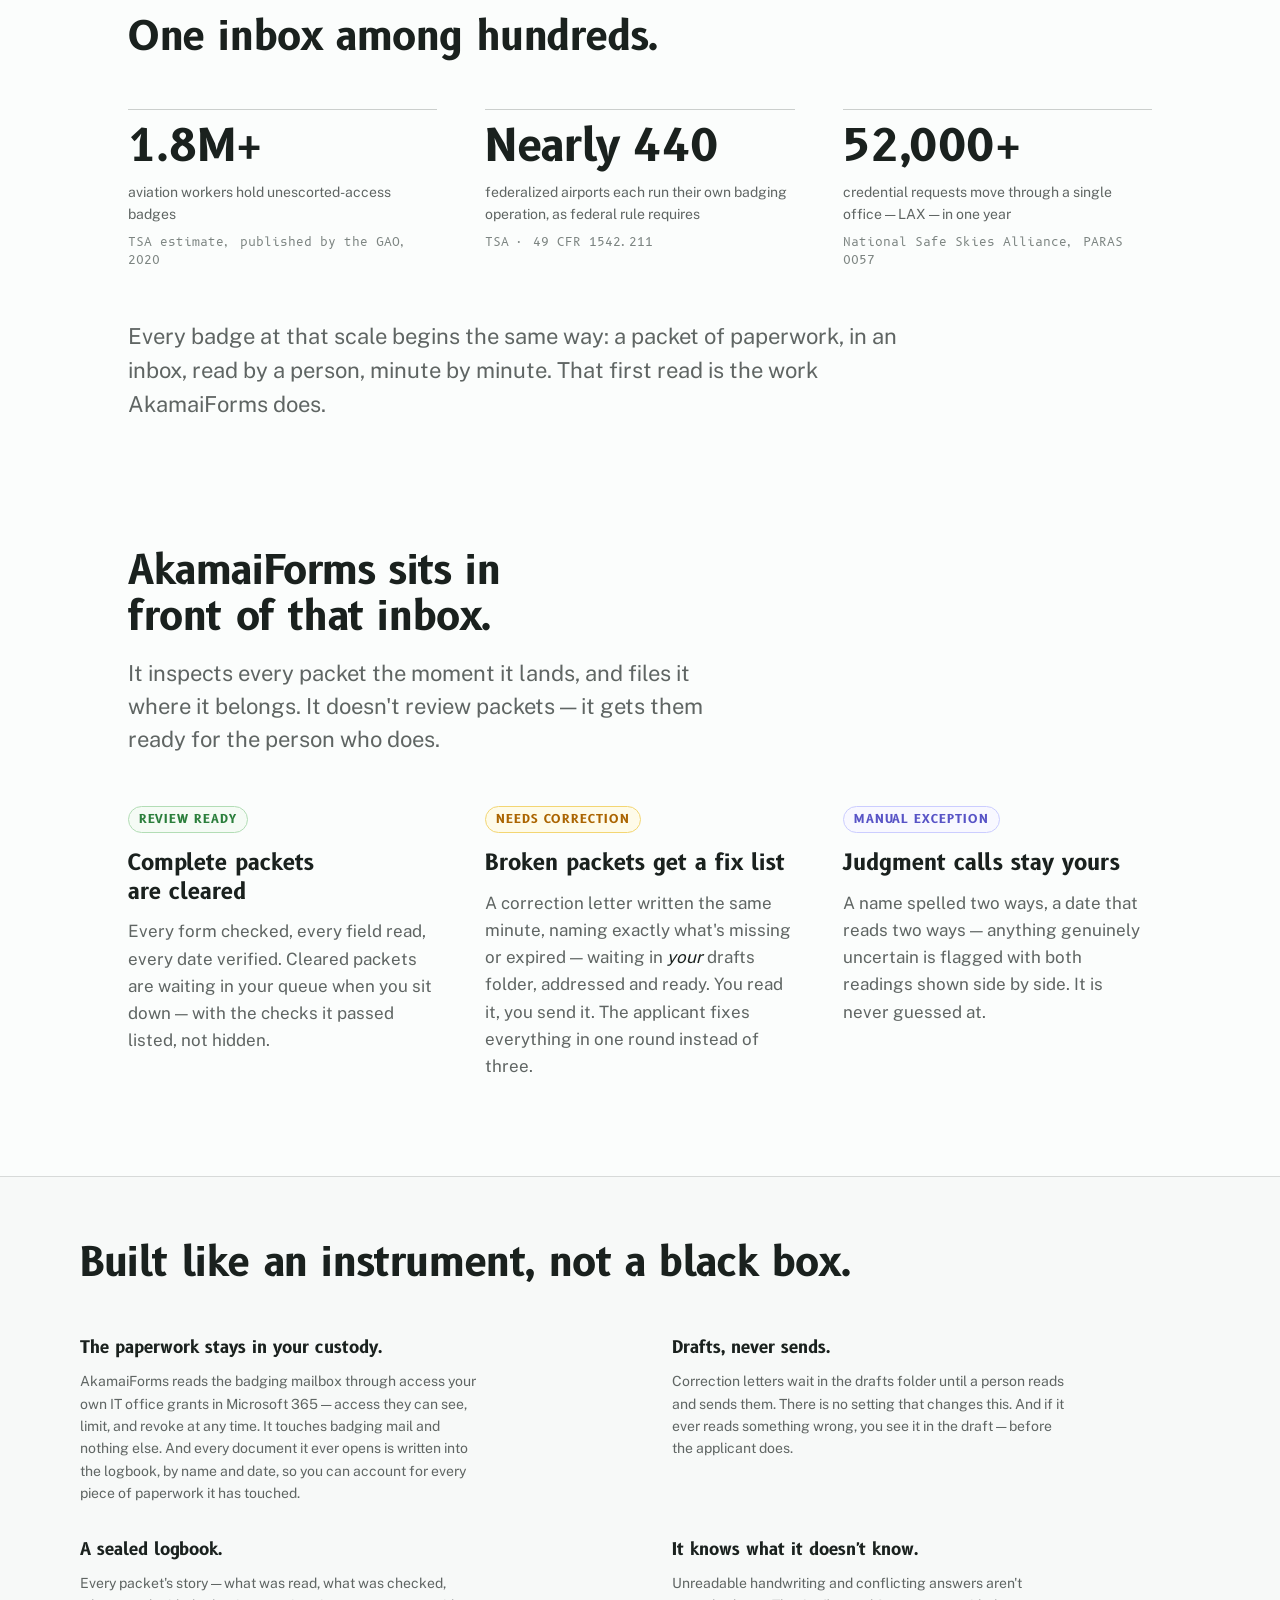
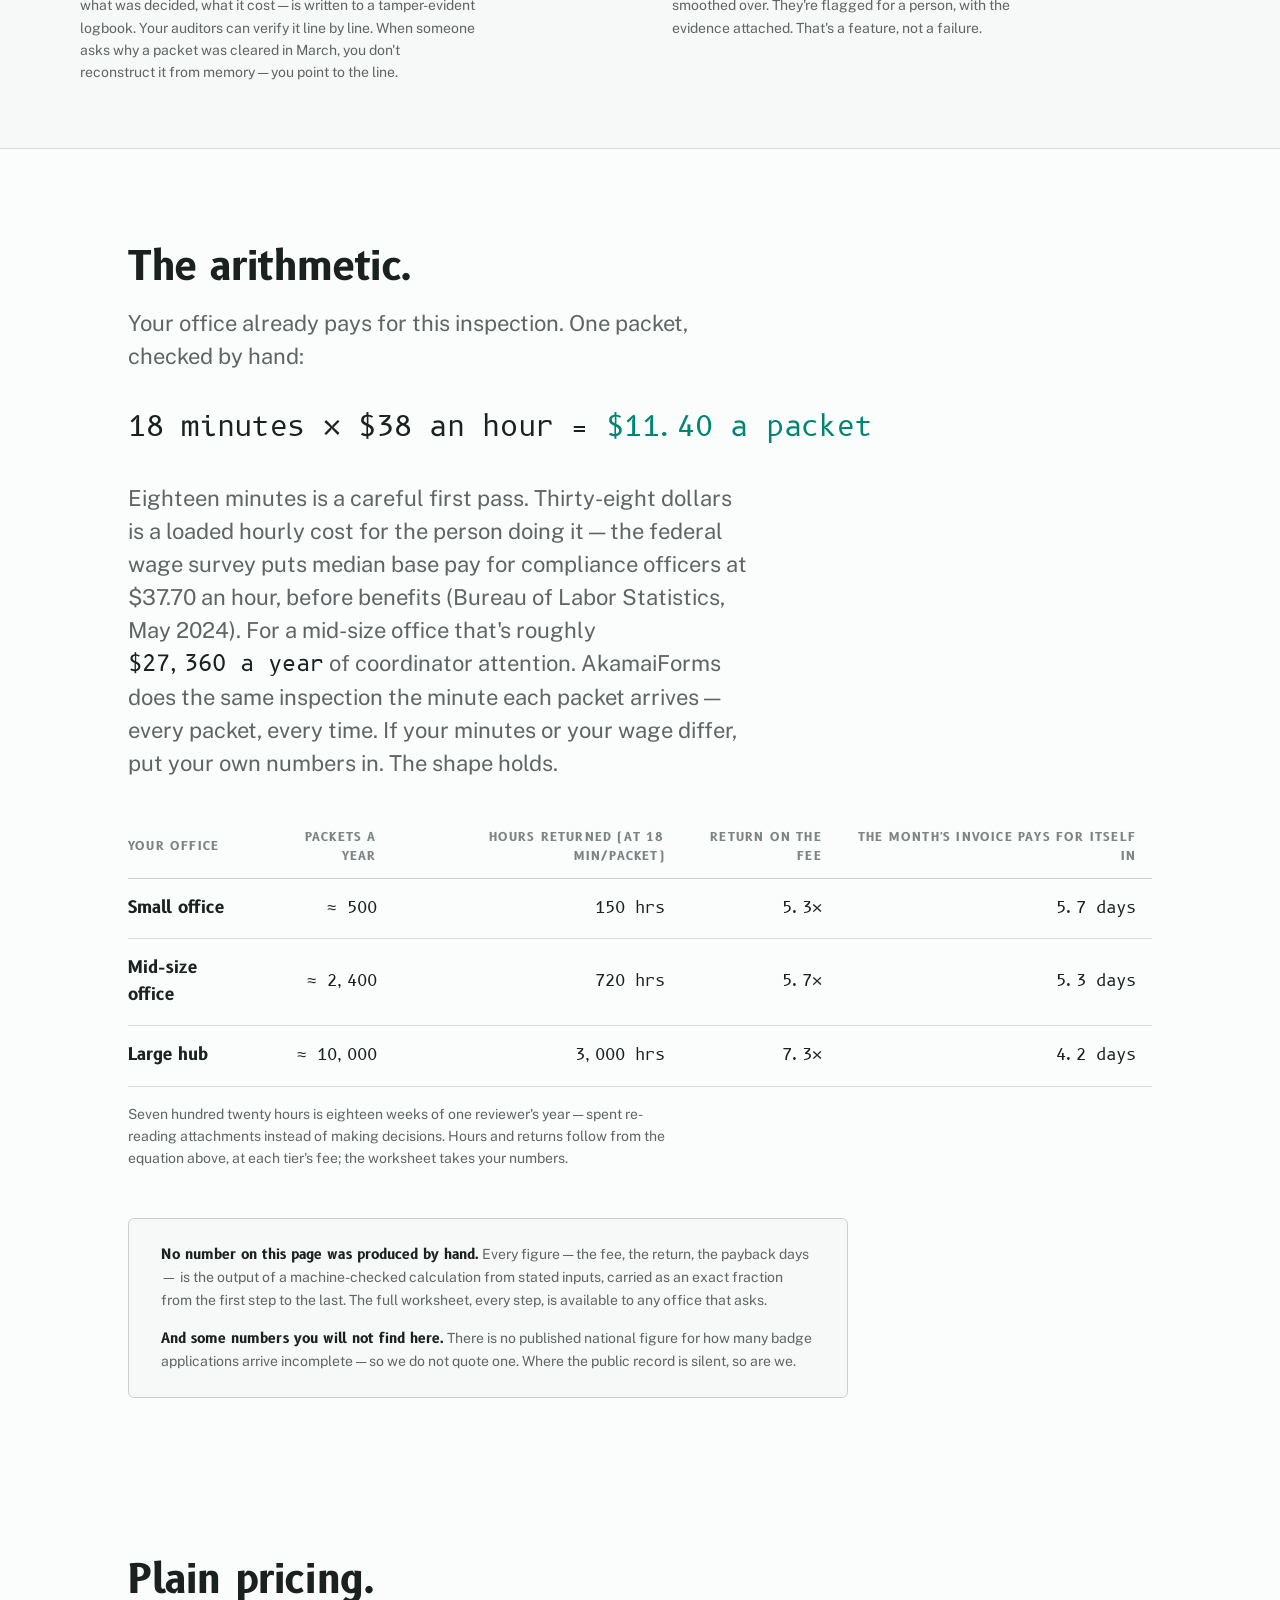
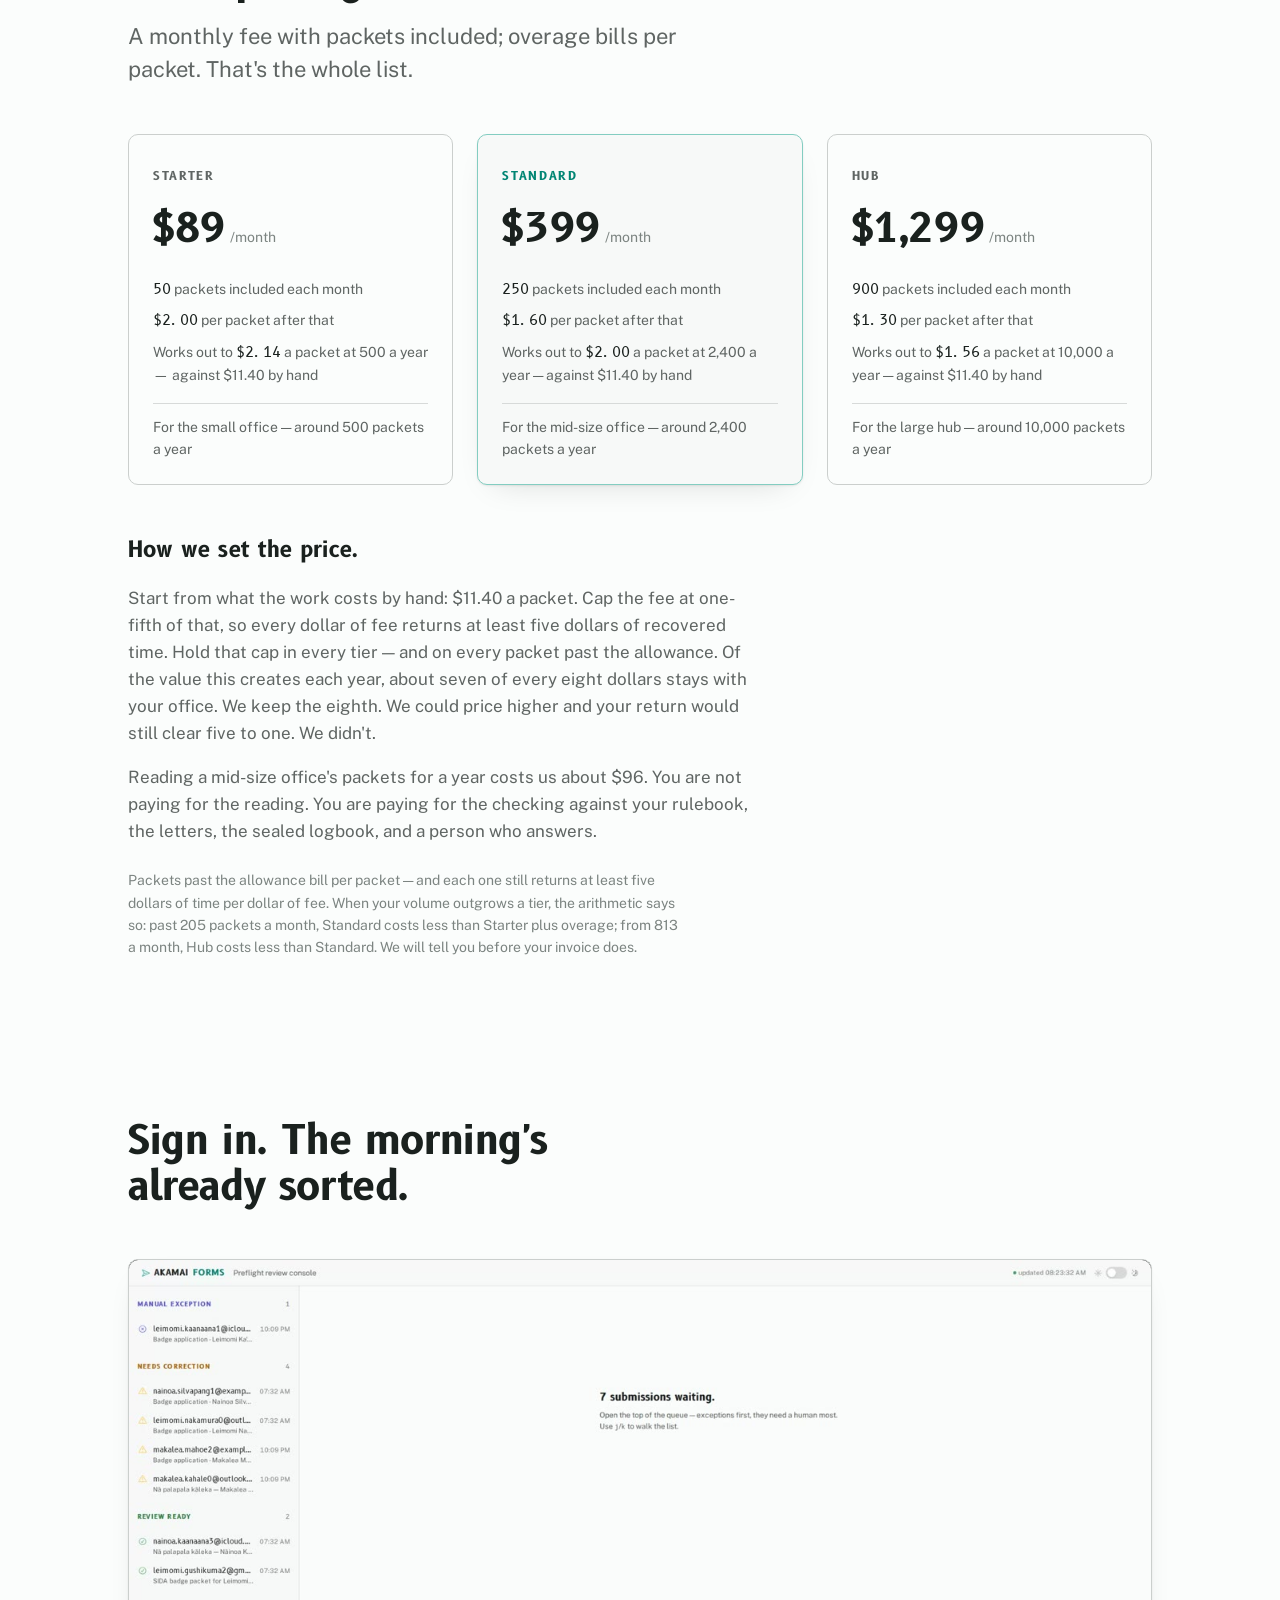
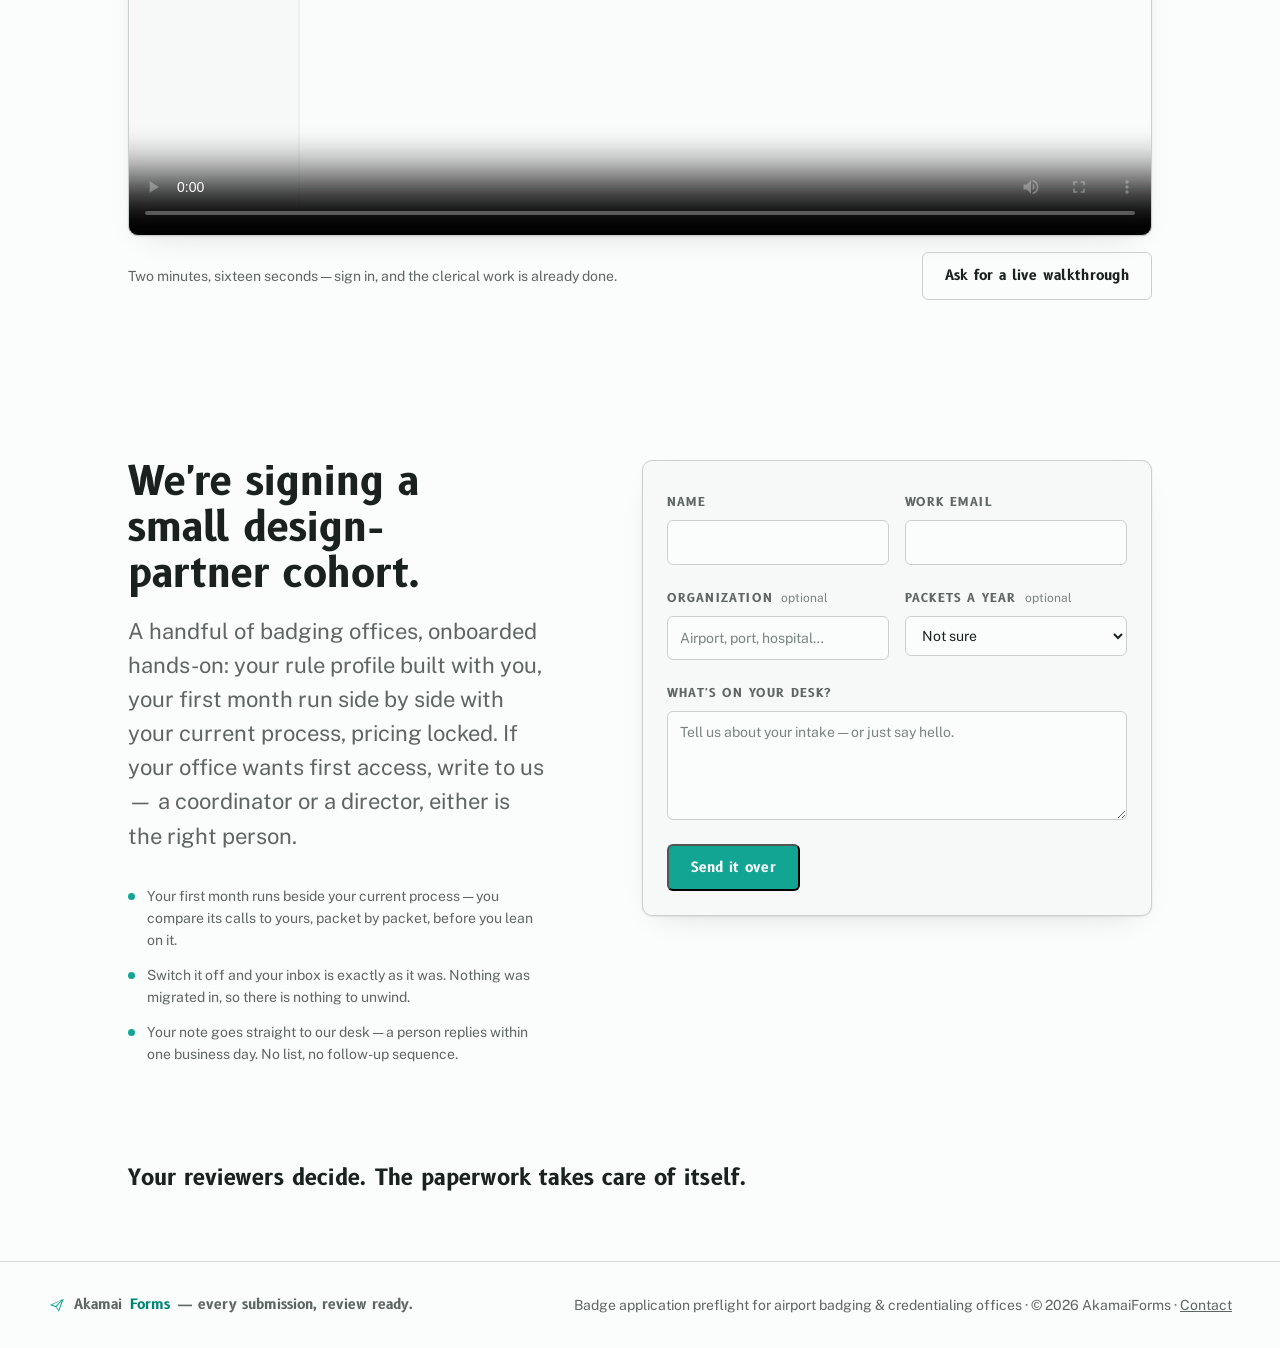
==== commit 6e750333: "Demo film replaced: sign in to the review console, the morning's already sorted (2:16)" ====
--- a/index.html
+++ b/index.html
@@ -76,12 +76,12 @@
       {
         "@type": "VideoObject",
         "@id": "https://akamaiforms.com/#demo-film",
-        "name": "AkamaiForms demo — a morning's badging inbox, sorted",
-        "description": "A morning's badge-application inbox handled start to finish: complete packets cleared, fix-list correction letters waiting in drafts, one judgment call flagged for a person.",
-        "thumbnailUrl": "https://akamaiforms.com/media/demo-poster.jpg",
-        "contentUrl": "https://akamaiforms.com/media/akamaiforms-demo-720p.mp4",
-        "uploadDate": "2026-07-09",
-        "duration": "PT4M42S"
+        "name": "AkamaiForms demo — sign in, the morning's already sorted",
+        "description": "The product experience end to end: sign in to the preflight review console and work a morning that's already sorted — complete packets cleared, correction letters written, one judgment call set aside for a person, every step in a sealed audit logbook.",
+        "thumbnailUrl": "https://akamaiforms.com/media/live-poster.jpg",
+        "contentUrl": "https://akamaiforms.com/media/akamaiforms-live-720p.mp4",
+        "uploadDate": "2026-07-10",
+        "duration": "PT2M17S"
       },
       {
         "@type": "FAQPage",
@@ -156,7 +156,7 @@
       what's missing. Judgment calls are flagged for you.</p>
       <p class="lede-strong">Nothing is ever sent without a person approving it.</p>
       <div class="cta-row">
-        <a class="btn btn-primary" href="#demo">Watch the 3-minute demo</a>
+        <a class="btn btn-primary" href="#demo">Watch the 2-minute demo</a>
         <a class="btn btn-quiet" href="#contact">Talk to the team</a>
       </div>
       <p class="trust-line">Built for TSA-regulated badging offices. No new portal — applicants keep emailing
@@ -392,18 +392,18 @@
   <!-- ============ demo ============ -->
   <section class="demo" id="demo">
     <div class="section-head">
-      <h2>See a morning's inbox get sorted.</h2>
+      <h2>Sign in. The morning's already sorted.</h2>
     </div>
     <figure class="film reveal">
       <video controls preload="metadata" playsinline width="1280" height="720"
-        poster="media/demo-poster.jpg"
-        aria-label="AkamaiForms demo film — a morning's badging inbox, sorted">
-        <source src="media/akamaiforms-demo-720p.mp4" type="video/mp4">
-        <track kind="captions" src="media/akamaiforms-demo.vtt" srclang="en" label="English">
+        poster="media/live-poster.jpg"
+        aria-label="AkamaiForms demo film — sign in to the review console and work a morning that's already sorted">
+        <source src="media/akamaiforms-live-720p.mp4" type="video/mp4">
+        <track kind="captions" src="media/akamaiforms-live.vtt" srclang="en" label="English">
       </video>
     </figure>
     <div class="film-foot">
-      <p class="film-more">Four minutes, forty-one seconds — a morning's inbox, start to finish.</p>
+      <p class="film-more">Two minutes, sixteen seconds — sign in, and the clerical work is already done.</p>
       <a class="btn btn-quiet" href="#contact">Ask for a live walkthrough</a>
     </div>
   </section>
